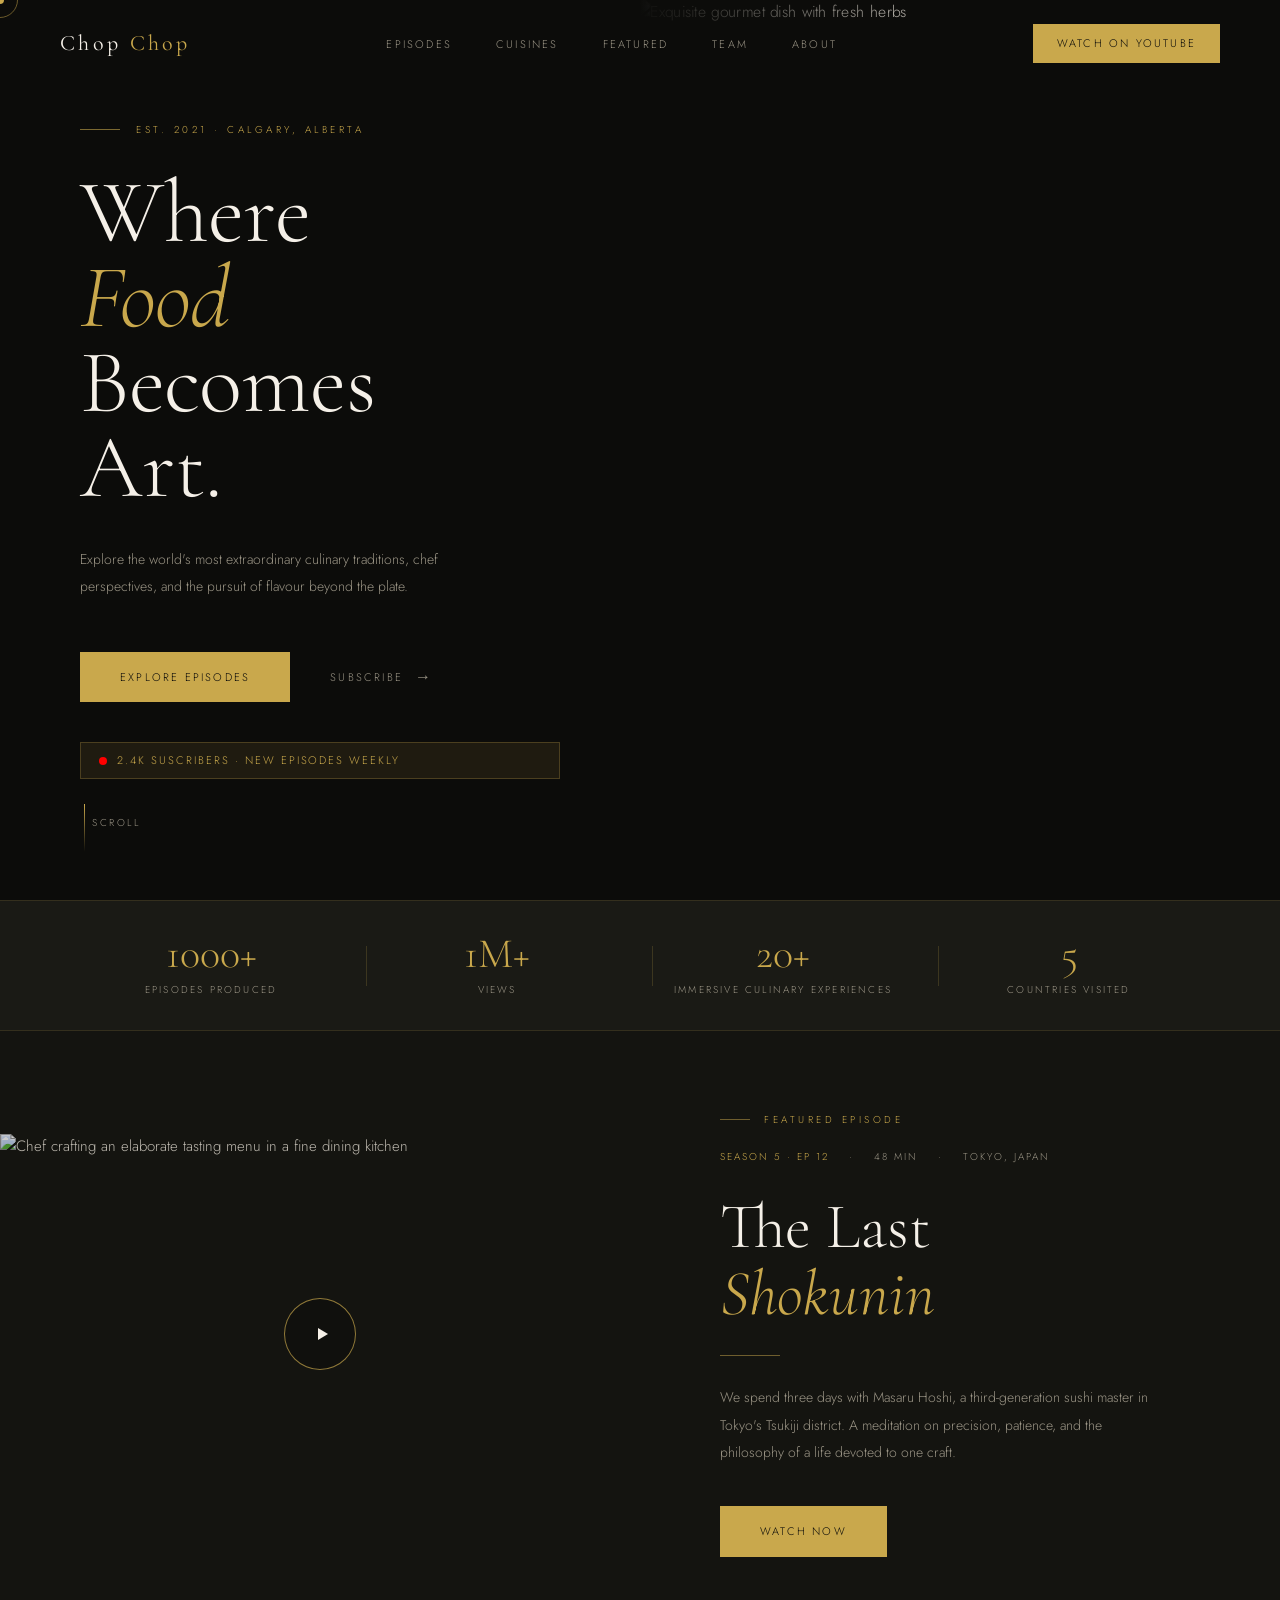
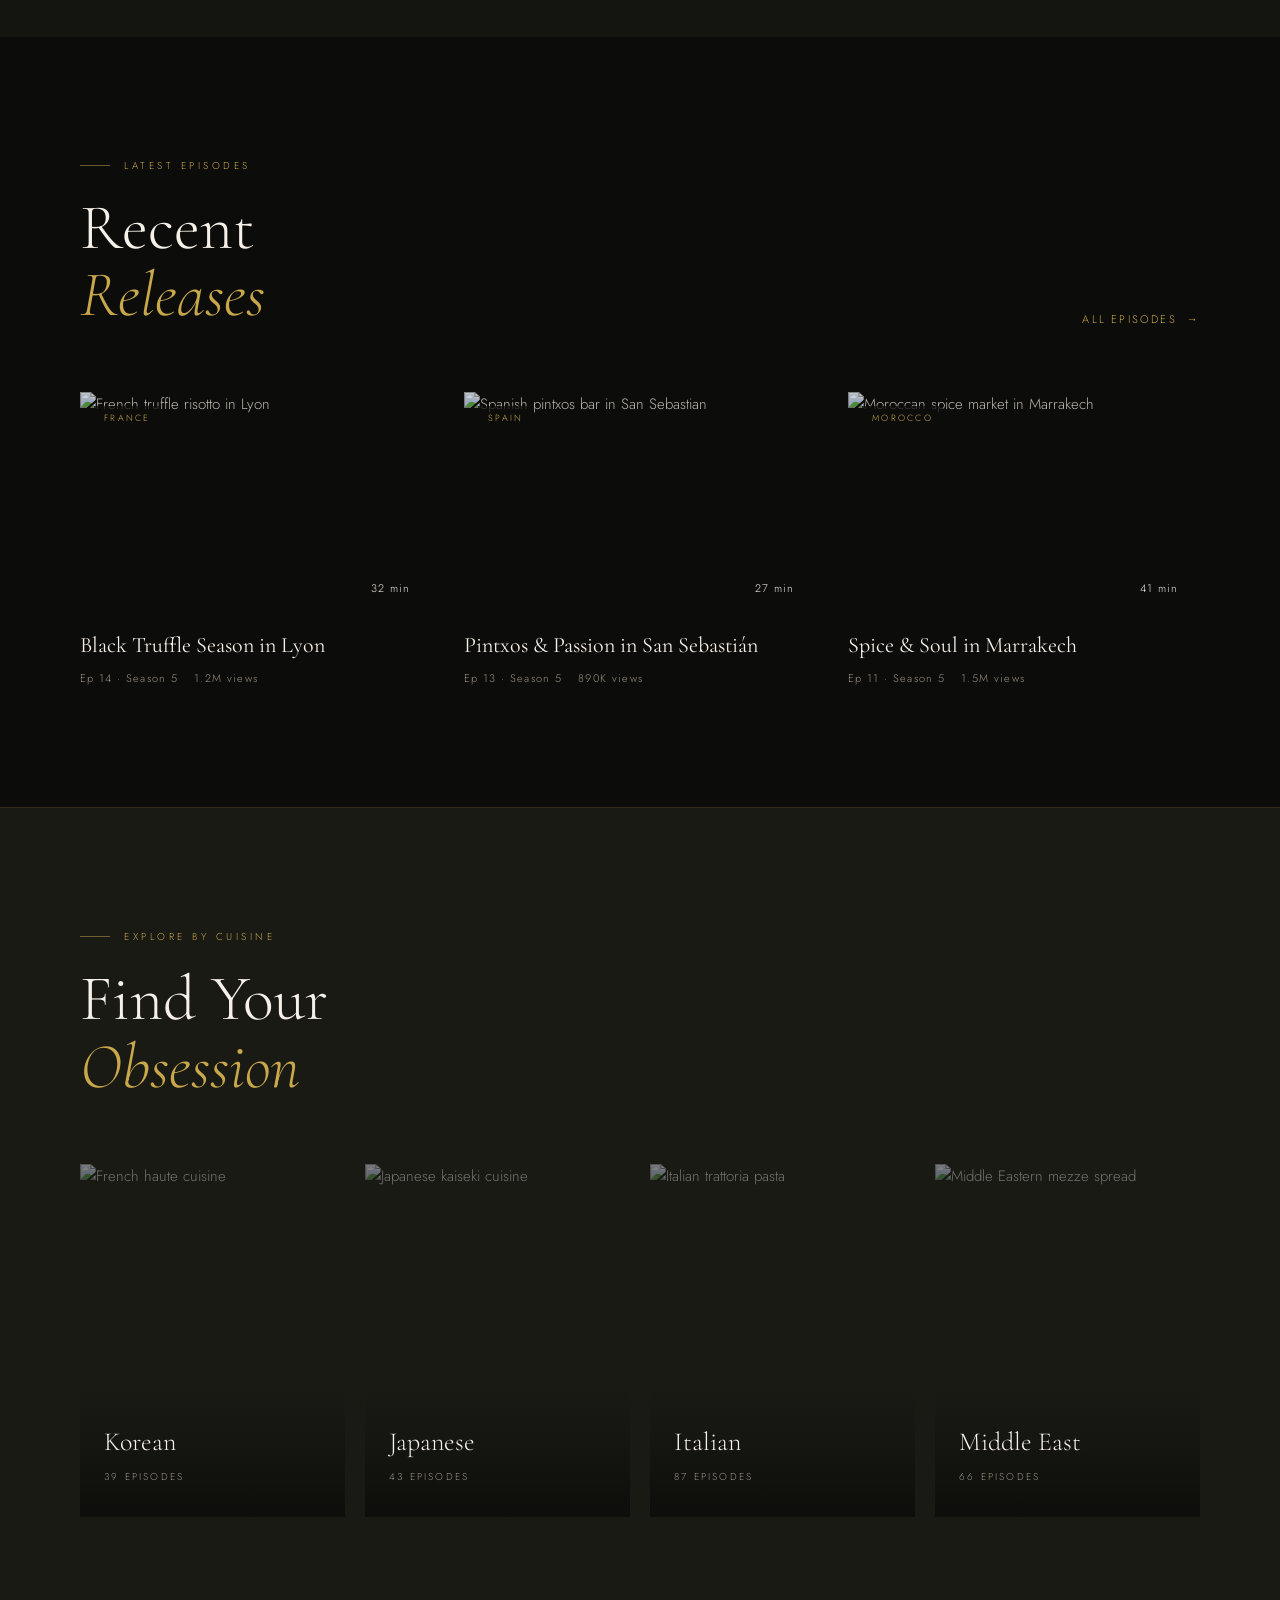
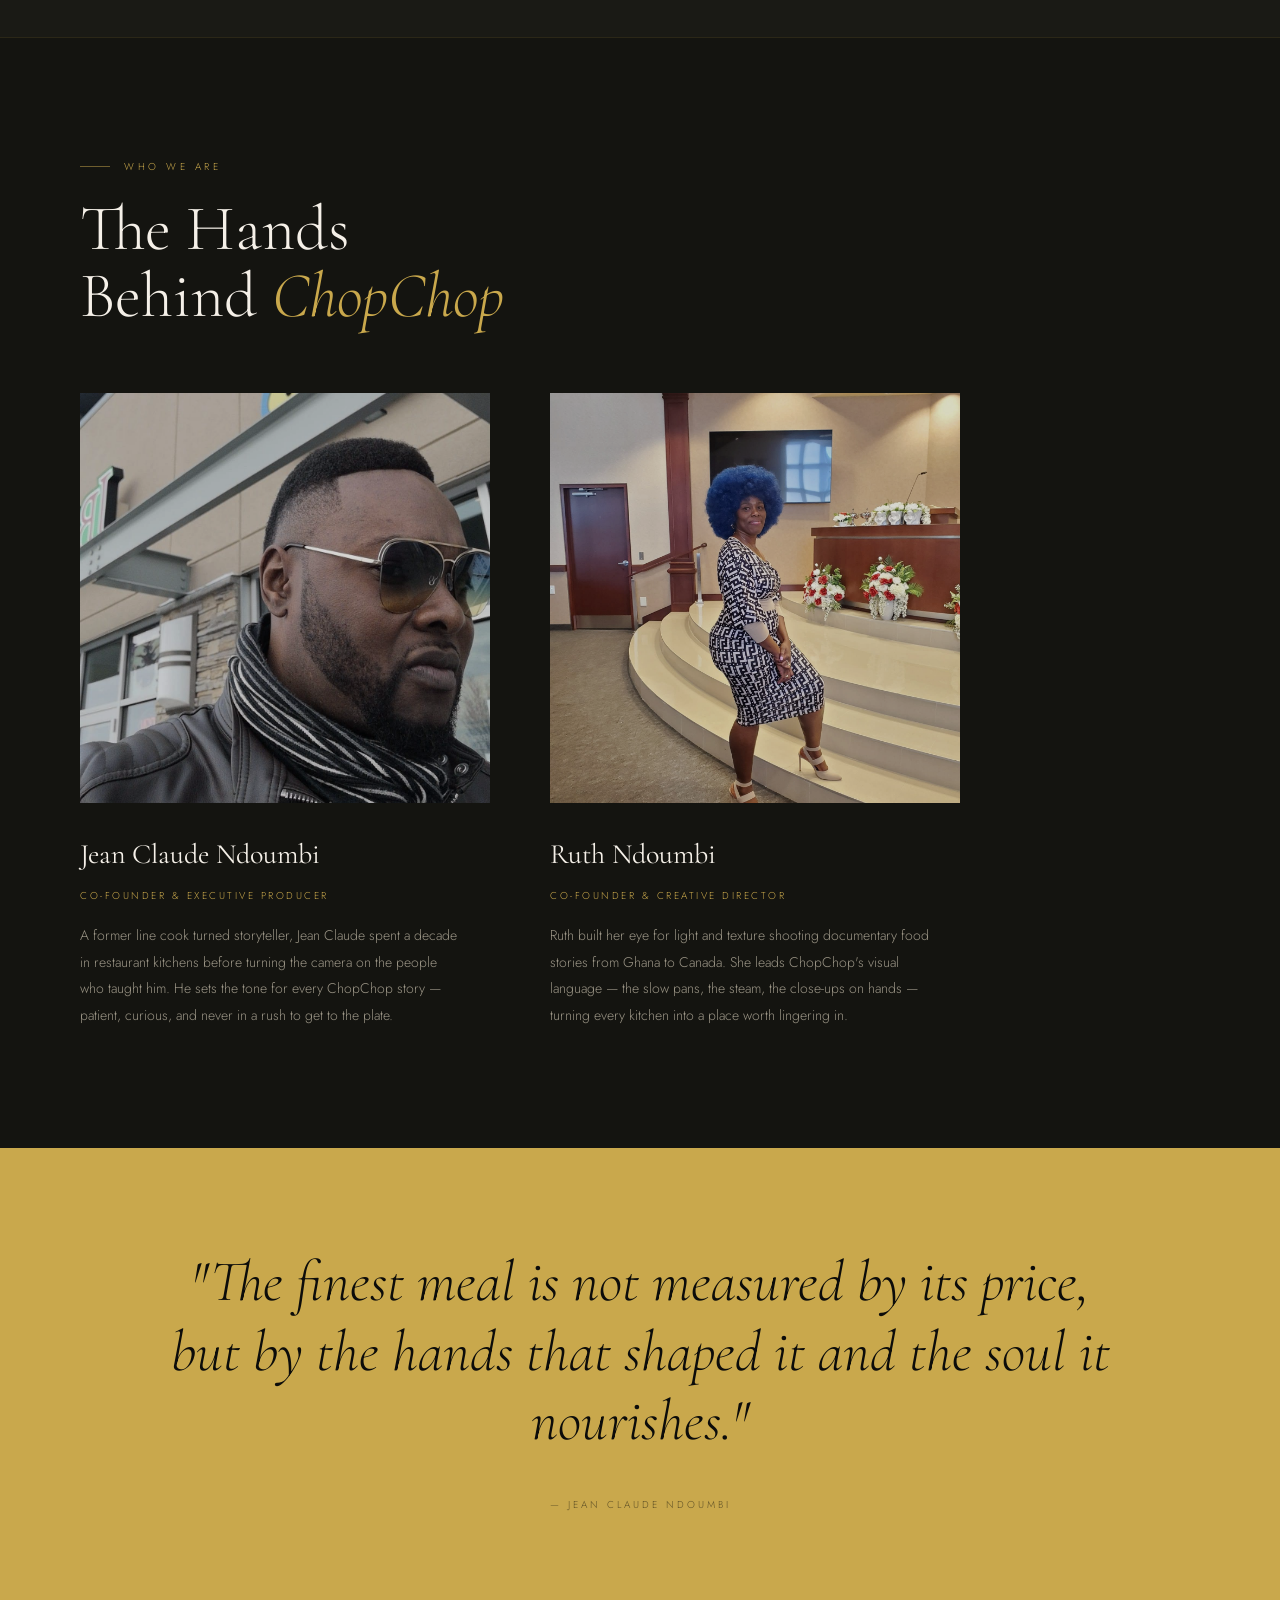
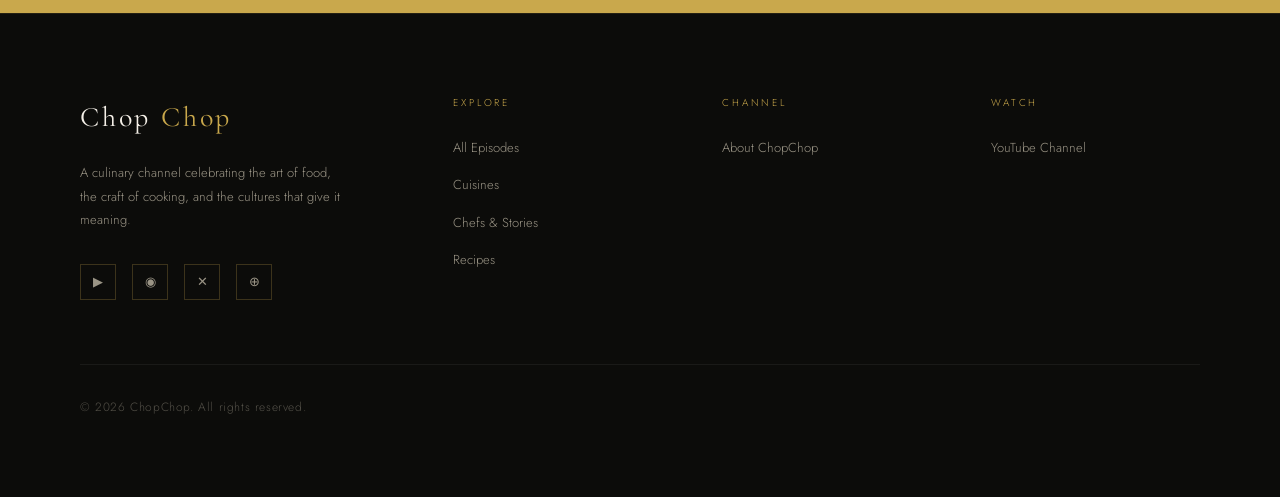
==== index.html @ 7f577ff7 "Code Init" ====
<!DOCTYPE html>
<html lang="en">
<head>
<meta charset="UTF-8">
<meta name="viewport" content="width=device-width, initial-scale=1.0">
<meta name="description" content="ChopChop — A food channel celebrating the art of cooking, fine dining, and culinary storytelling from around the world.">
<meta name="keywords" content="food channel, fine dining, gourmet recipes, culinary arts, cooking videos, food culture">
<meta name="author" content="ChopChop">
<meta property="og:title" content="Chop Chop — Culinary Excellence">
<meta property="og:description" content="Where food becomes art. Explore recipes, chef interviews, and the world's most extraordinary dining experiences.">
<meta property="og:type" content="website">
<meta name="twitter:card" content="summary_large_image">
<title>Chop Chop — Culinary Excellence</title>
<link rel="preconnect" href="https://fonts.googleapis.com">
<link rel="preconnect" href="https://fonts.gstatic.com" crossorigin>
<link href="https://fonts.googleapis.com/css2?family=Cormorant+Garamond:ital,wght@0,300;0,400;0,600;1,300;1,400&family=Jost:wght@200;300;400&display=swap" rel="stylesheet">

<link rel="stylesheet" href="style.css">
</head>
<body>

<!-- Custom cursor -->
<div class="cursor" id="cursor"></div>
<div class="cursor-ring" id="cursor-ring"></div>

<!-- NAV -->
<nav id="navbar">
  <a href="#" class="nav-logo">Chop <span>Chop</span></a>
  <ul class="nav-links">
    <li><a href="#videos">Episodes</a></li>
    <li><a href="#categories">Cuisines</a></li>
    <li><a href="#about">Featured</a></li>
    <li><a href="#founders">Team</a></li>
    <li><a href="#press">About</a></li>
  </ul>
  <a href="https://www.youtube.com/@ChopChopFoodChannel/playlists" class="nav-cta" target="_blank">Watch on YouTube</a>
</nav>

<!-- HERO -->
<header class="hero" id="home">
  <div class="hero-left">
    <p class="hero-eyebrow">Est. 2021 · Calgary, Alberta</p>
    <h1 class="hero-title">Where<br><em>Food</em><br>Becomes<br>Art.</h1>
    <p class="hero-desc">Explore the world's most extraordinary culinary traditions, chef perspectives, and the pursuit of flavour beyond the plate.</p>
    <div class="hero-actions">
      <a href="#videos" class="btn-primary">Explore Episodes</a>
      <a href="https://www.youtube.com/@ChopChopFoodChannel" class="btn-ghost" target="_blank">Subscribe</a>
    </div>
    <div class="yt-badge">
      <span class="yt-dot"></span>
      2.4K Suscribers · New Episodes Weekly
    </div>
  </div>
  <div class="hero-right">
    <div class="hero-img-container">
      <img src="https://images.unsplash.com/photo-1504674900247-0877df9cc836?w=1200&q=85" alt="Exquisite gourmet dish with fresh herbs" loading="eager">
      <div class="hero-img-overlay"></div>
    </div>
  </div>
  <div class="hero-scroll-hint">
    <div style="position:relative; height: 60px; display: flex; flex-direction: column; align-items: center;">
      <div class="scroll-line"></div>
    </div>
    <span>Scroll</span>
  </div>
</header>

<!-- STATS BAR -->
<div class="stats-bar reveal">
  <div class="stat-item">
    <div class="stat-num">1000+</div>
    <div class="stat-label">Episodes Produced</div>
  </div>
  <div class="stat-item">
    <div class="stat-num">1M+</div>
    <div class="stat-label">Views</div>
  </div>
  <div class="stat-item">
    <div class="stat-num">20+</div>
    <div class="stat-label">Immersive Culinary Experiences</div>
  </div>
  <div class="stat-item">
    <div class="stat-num">5</div>
    <div class="stat-label">Countries Visited</div>
  </div>
</div>

<!-- FEATURED VIDEO -->
<section class="featured-section" id="about">
  <div class="featured-video reveal">
    <img src="https://images.unsplash.com/photo-1414235077428-338989a2e8c0?w=900&q=80" alt="Chef crafting an elaborate tasting menu in a fine dining kitchen" loading="lazy">
    <div class="play-btn">
      <svg width="18" height="18" viewBox="0 0 18 18"><polygon points="5,3 15,9 5,15"/></svg>
    </div>
  </div>
  <div class="featured-content reveal">
    <div class="section-eyebrow">Featured Episode</div>
    <div class="video-meta">
      <span>Season 5 · Ep 12</span>
      <span style="color: var(--muted)">·</span>
      <span style="color: var(--muted)">48 min</span>
      <span style="color: var(--muted)">·</span>
      <span style="color: var(--muted)">Tokyo, Japan</span>
    </div>
    <h2 class="section-title">The Last<br><em>Shokunin</em></h2>
    <div class="gold-divider"></div>
    <p style="color: var(--muted); font-size: 14px; line-height: 1.95; max-width: 440px;">
      We spend three days with Masaru Hoshi, a third-generation sushi master in Tokyo's Tsukiji district. A meditation on precision, patience, and the philosophy of a life devoted to one craft.
    </p>
    <a href="#" class="btn-primary" style="display: inline-block; margin-top: 40px;">Watch Now</a>
  </div>
</section>

<!-- VIDEOS GRID -->
<section class="videos-section" id="videos">
  <div class="videos-header reveal">
    <div>
      <div class="section-eyebrow">Latest Episodes</div>
      <h2 class="section-title">Recent<br><em>Releases</em></h2>
    </div>
    <a href="#" class="view-all">All Episodes</a>
  </div>
  <div class="video-grid">
    <div class="video-card reveal">
      <div class="video-card-thumb">
        <img src="https://images.unsplash.com/photo-1476224203421-9ac39bcb3327?w=700&q=75" alt="French truffle risotto in Lyon" loading="lazy">
        <div class="thumb-overlay"></div>
        <div class="card-category">France</div>
        <div class="card-duration">32 min</div>
      </div>
      <div class="video-card-title">Black Truffle Season in Lyon</div>
      <div class="video-card-meta">
        <span>Ep 14 · Season 5</span>
        <span>1.2M views</span>
      </div>
    </div>
    <div class="video-card reveal" style="transition-delay: 0.1s;">
      <div class="video-card-thumb">
        <img src="https://images.unsplash.com/photo-1551218808-94e220e084d2?w=700&q=75" alt="Spanish pintxos bar in San Sebastian" loading="lazy">
        <div class="thumb-overlay"></div>
        <div class="card-category">Spain</div>
        <div class="card-duration">27 min</div>
      </div>
      <div class="video-card-title">Pintxos & Passion in San Sebastián</div>
      <div class="video-card-meta">
        <span>Ep 13 · Season 5</span>
        <span>890K views</span>
      </div>
    </div>
    <div class="video-card reveal" style="transition-delay: 0.2s;">
      <div class="video-card-thumb">
        <img src="https://images.unsplash.com/photo-1547592180-85f173990554?w=700&q=75" alt="Moroccan spice market in Marrakech" loading="lazy">
        <div class="thumb-overlay"></div>
        <div class="card-category">Morocco</div>
        <div class="card-duration">41 min</div>
      </div>
      <div class="video-card-title">Spice & Soul in Marrakech</div>
      <div class="video-card-meta">
        <span>Ep 11 · Season 5</span>
        <span>1.5M views</span>
      </div>
    </div>
  </div>
</section>

<!-- CATEGORIES -->
<section class="categories-section" id="categories">
  <div class="reveal">
    <div class="section-eyebrow">Explore by Cuisine</div>
    <h2 class="section-title">Find Your<br><em>Obsession</em></h2>
  </div>
  <div class="cat-grid">
    <div class="cat-card reveal">
      <img src="https://images.unsplash.com/photo-1414235077428-338989a2e8c0?w=600&q=75" alt="French haute cuisine" loading="lazy">
      <div class="cat-card-content">
        <div class="cat-name">Korean</div>
        <div class="cat-count">39 Episodes</div>
      </div>
      <a  href="https://www.youtube.com/watch?v=NC6n-WiEg8g&list=PLokKsvRZ_-JHbXVjTZx-zssEsF0VPpd7f"  target="_blank" class="cat-arrow">→</a>
    </div>
    <div class="cat-card reveal" style="transition-delay: 0.1s;">
      <img src="https://images.unsplash.com/photo-1569050467447-ce54b3bbc37d?w=600&q=75" alt="Japanese kaiseki cuisine" loading="lazy">
      <div class="cat-card-content">
        <div class="cat-name">Japanese</div>
        <div class="cat-count">43 Episodes</div>
      </div>
      <a href="https://www.youtube.com/watch?v=kD3sLjMPbRg&list=PLokKsvRZ_-JGLxusZzPy51m-R-YJcoK9v"  target="_blank" class="cat-arrow">→</a>
    </div>
    <div class="cat-card reveal" style="transition-delay: 0.2s;">
      <img src="https://images.unsplash.com/photo-1565299585323-38d6b0865b47?w=600&q=75" alt="Italian trattoria pasta" loading="lazy">
      <div class="cat-card-content">
        <div class="cat-name">Italian</div>
        <div class="cat-count">87 Episodes</div>
      </div>
      <a href="https://www.youtube.com/watch?v=5grtqXpdxLg&list=PLokKsvRZ_-JEGBeQu67GX7fDlTZ9Zq3M-"  target="_blank" class="cat-arrow">→</a>
    </div>
    <div class="cat-card reveal" style="transition-delay: 0.3s;">
      <img src="https://images.unsplash.com/photo-1516714435131-44d6b64dc6a2?w=600&q=75" alt="Middle Eastern mezze spread" loading="lazy">
      <div class="cat-card-content">
        <div class="cat-name">Middle East</div>
        <div class="cat-count">66 Episodes</div>
      </div>
      <a href="https://www.youtube.com/watch?v=heb-FBqEwzg&list=PLokKsvRZ_-JG1CZJUfCCOoKtUziwQwLGD"  target="_blank" class="cat-arrow">→</a>
    </div>
  </div>
</section>

<!-- FOUNDERS -->
<section class="founders-section" id="founders">
  <div class="reveal">
    <div class="section-eyebrow">Who We Are</div>
    <h2 class="section-title">The Hands<br>Behind <em>ChopChop</em></h2>
  </div>
  <div class="founders-grid">
    <div class="founder-card reveal">
      <div class="founder-thumb">
        <img src="images/jean_claude.jpg" alt="Portrait of Jean Claude Ndoumbi, co-founder of ChopChop" loading="lazy">
      </div>
      <h3 class="founder-name">Jean Claude Ndoumbi</h3>
      <div class="founder-role">Co-Founder &amp; Executive Producer</div>
      <p class="founder-bio">A former line cook turned storyteller, Jean Claude spent a decade in restaurant kitchens before turning the camera on the people who taught him. He sets the tone for every ChopChop story &mdash; patient, curious, and never in a rush to get to the plate.</p>
    </div>
    <div class="founder-card reveal" style="transition-delay: 0.1s;">
      <div class="founder-thumb">
        <img src="images/ruth.jpg" alt="Portrait of Ruth Ndoumbi, co-founder of ChopChop" loading="lazy">
      </div>
      <h3 class="founder-name">Ruth Ndoumbi</h3>
      <div class="founder-role">Co-Founder &amp; Creative Director</div>
      <p class="founder-bio">Ruth built her eye for light and texture shooting documentary food stories from Ghana to Canada. She leads ChopChop's visual language &mdash; the slow pans, the steam, the close-ups on hands &mdash; turning every kitchen into a place worth lingering in.</p>
    </div>
  </div>
</section>

<!-- MANIFESTO QUOTE -->
<section class="manifesto-section reveal">
  <p class="manifesto-text">"The finest meal is not measured by its price, but by the hands that shaped it and the soul it nourishes."</p>
  <p class="manifesto-attr">— Jean Claude Ndoumbi</p>
</section>

<!-- NEWSLETTER -->
<!--<section class="newsletter-section" id="press">
  <div class="reveal">
    <div class="section-eyebrow">Join the Table</div>
    <h2 class="section-title">Never Miss<br><em>An Episode</em></h2>
    <div class="gold-divider"></div>
    <p style="color: var(&#45;&#45;muted); font-size: 14px; max-width: 380px; line-height: 1.9;">Receive behind-the-scenes dispatches, early access to episodes, and exclusive recipes from the world's most extraordinary kitchens.</p>
  </div>
  <div class="reveal">
    <div class="newsletter-form">
      <input type="email" placeholder="Your email address" aria-label="Email address">
      <button type="submit">Subscribe</button>
    </div>
    <p style="margin-top: 16px; font-size: 11px; color: rgba(154,148,133,0.5); letter-spacing: 0.08em;">No spam. Unsubscribe anytime. One dispatch per week.</p>
  </div>
</section>-->

<!-- FOOTER -->
<footer>
  <div class="footer-grid" id="press" >
    <div class="footer-brand">
      <a href="#" class="logo">Chop <span>Chop</span></a>
      <p>A culinary channel celebrating the art of food, the craft of cooking, and the cultures that give it meaning.</p>
      <div class="social-links">
        <a href="#" class="social-link" aria-label="YouTube">▶</a>
        <a href="#" class="social-link" aria-label="Instagram">◉</a>
        <a href="#" class="social-link" aria-label="Twitter">✕</a>
        <a href="#" class="social-link" aria-label="Pinterest">⊕</a>
      </div>
    </div>
    <div>
      <div class="footer-col-title">Explore</div>
      <ul class="footer-links">
        <li><a href="#">All Episodes</a></li>
        <li><a href="#">Cuisines</a></li>
        <li><a href="#">Chefs & Stories</a></li>
        <!--<li><a href="#">Travel Guides</a></li>-->
        <li><a href="#">Recipes</a></li>
      </ul>
    </div>
    <div>
      <div class="footer-col-title">Channel</div>
      <ul class="footer-links">
        <li><a href="#">About ChopChop</a></li>
        <!--<li><a href="#">Press & Awards</a></li>
        <li><a href="#">Partnerships</a></li>
        <li><a href="#">Work With Us</a></li>-->
      </ul>
    </div>
    <div>
      <div class="footer-col-title">Watch</div>
      <ul class="footer-links">
        <li><a href="#">YouTube Channel</a></li>
      <!--  <li><a href="#">Latest Season</a></li>
        <li><a href="#">Full Archive</a></li>
        <li><a href="#">Members Only</a></li>-->
      </ul>
    </div>
  </div>
  <div class="footer-bottom">
    <p class="footer-copy">© 2026 ChopChop. All rights reserved.</p>
   <!-- <ul class="footer-legal">
      <li><a href="#">Privacy Policy</a></li>
      <li><a href="#">Terms of Use</a></li>
      <li><a href="#">Cookies</a></li>
    </ul>-->
  </div>
</footer>

<script src="script.js"></script>


<!-- Schema.org structured data for SEO -->
<script type="application/ld+json">
{
  "@context": "https://schema.org",
  "@type": "WebSite",
  "name": "Chop Chop",
  "url": "https://chopchopfoodchannel.com/",
  "description": "A YouTube food channel celebrating culinary excellence, fine dining, and food culture worldwide.",
  "publisher": {
    "@type": "Organization",
    "name": "Chop Chop",
    "logo": {
      "@type": "ImageObject",
      "url": "https://latable.com/logo.png"
    }
  },
  "sameAs": [
    "https://www.youtube.com/@ChopChopFoodChannel",
    "https://instagram.com/latable"
  ]
}
</script>

</body>
</html>
---- style.css ----
/* ============================================================
   ChopChop — stylesheet
   Palette, layout, and component styles for the ChopChop
   landing page (nav, hero, video sections, founders,
   manifesto, footer) plus responsive breakpoints.
   ============================================================ */

  *, *::before, *::after { box-sizing: border-box; margin: 0; padding: 0; }

  :root {
    --gold: #C9A84C;
    --gold-light: #E8D5A3;
    --gold-dim: #8a6f2e;
    --black: #0C0C0A;
    --dark: #141410;
    --surface: #1A1A15;
    --surface2: #222219;
    --off-white: #F5F0E8;
    --muted: #9A9485;
    --text: #E8E2D6;
    --serif: 'Cormorant Garamond', Georgia, serif;
    --sans: 'Jost', sans-serif;
  }

  html { scroll-behavior: smooth; }

  body {
    background: var(--black);
    color: var(--text);
    font-family: var(--sans);
    font-weight: 300;
    font-size: 15px;
    line-height: 1.7;
    cursor: none;
    overflow-x: hidden;
  }

  /* Custom cursor */
  .cursor {
    width: 8px; height: 8px;
    background: var(--gold);
    border-radius: 50%;
    position: fixed;
    pointer-events: none;
    z-index: 9999;
    transform: translate(-50%, -50%);
    transition: transform 0.1s;
  }
  .cursor-ring {
    width: 36px; height: 36px;
    border: 1px solid rgba(201,168,76,0.5);
    border-radius: 50%;
    position: fixed;
    pointer-events: none;
    z-index: 9998;
    transform: translate(-50%, -50%);
    transition: all 0.15s ease;
  }
  body:hover .cursor { opacity: 1; }

  /* NAV */
  nav {
    position: fixed; top: 0; left: 0; right: 0;
    z-index: 100;
    padding: 24px 60px;
    display: flex;
    align-items: center;
    justify-content: space-between;
    transition: background 0.4s, padding 0.4s;
  }
  nav.scrolled {
    background: rgba(12,12,10,0.95);
    backdrop-filter: blur(12px);
    padding: 16px 60px;
    border-bottom: 1px solid rgba(201,168,76,0.15);
  }

  .nav-logo {
    font-family: var(--serif);
    font-size: 22px;
    font-weight: 400;
    letter-spacing: 0.15em;
    color: var(--off-white);
    text-decoration: none;
  }
  .nav-logo span { color: var(--gold); }

  .nav-links {
    display: flex;
    gap: 44px;
    list-style: none;
  }
  .nav-links a {
    font-family: var(--sans);
    font-size: 11px;
    font-weight: 300;
    letter-spacing: 0.2em;
    text-transform: uppercase;
    color: var(--muted);
    text-decoration: none;
    transition: color 0.25s;
  }
  .nav-links a:hover { color: var(--gold); }

  .nav-cta {
    font-size: 11px;
    font-weight: 300;
    letter-spacing: 0.2em;
    text-transform: uppercase;
    color: var(--black);
    background: var(--gold);
    padding: 10px 24px;
    text-decoration: none;
    transition: background 0.25s, transform 0.2s;
  }
  .nav-cta:hover { background: var(--gold-light); transform: translateY(-1px); }

  /* HERO */
  .hero {
    height: 100vh;
    display: grid;
    grid-template-columns: 1fr 1fr;
    position: relative;
    overflow: hidden;
  }

  .hero-left {
    display: flex;
    flex-direction: column;
    justify-content: center;
    padding: 0 80px 0 80px;
    position: relative;
    z-index: 2;
  }

  .hero-eyebrow {
    font-size: 10px;
    letter-spacing: 0.35em;
    text-transform: uppercase;
    color: var(--gold);
    margin-bottom: 32px;
    opacity: 0;
    animation: fadeUp 1s ease 0.3s forwards;
    display: flex;
    align-items: center;
    gap: 16px;
  }
  .hero-eyebrow::before {
    content: '';
    display: block;
    width: 40px;
    height: 1px;
    background: var(--gold);
    opacity: 0.6;
  }

  .hero-title {
    font-family: var(--serif);
    font-size: clamp(64px, 7vw, 110px);
    font-weight: 300;
    line-height: 0.95;
    color: var(--off-white);
    opacity: 0;
    animation: fadeUp 1.1s ease 0.5s forwards;
  }
  .hero-title em {
    font-style: italic;
    color: var(--gold);
  }

  .hero-desc {
    margin-top: 36px;
    font-size: 14px;
    color: var(--muted);
    max-width: 380px;
    line-height: 1.9;
    opacity: 0;
    animation: fadeUp 1.1s ease 0.7s forwards;
  }

  .hero-actions {
    margin-top: 52px;
    display: flex;
    align-items: center;
    gap: 40px;
    opacity: 0;
    animation: fadeUp 1.1s ease 0.9s forwards;
  }

  .btn-primary {
    font-size: 11px;
    letter-spacing: 0.2em;
    text-transform: uppercase;
    color: var(--black);
    background: var(--gold);
    padding: 16px 40px;
    text-decoration: none;
    transition: all 0.3s;
    position: relative;
  }
  .btn-primary:hover {
    background: var(--gold-light);
    transform: translateY(-2px);
  }

  .btn-ghost {
    font-size: 11px;
    letter-spacing: 0.2em;
    text-transform: uppercase;
    color: var(--muted);
    text-decoration: none;
    display: flex;
    align-items: center;
    gap: 12px;
    transition: color 0.3s;
  }
  .btn-ghost:hover { color: var(--gold); }
  .btn-ghost::after {
    content: '→';
    font-size: 16px;
    transition: transform 0.3s;
  }
  .btn-ghost:hover::after { transform: translateX(5px); }

  .hero-right {
    position: relative;
    overflow: hidden;
  }
  .hero-img-container {
    position: absolute;
    inset: 0;
    overflow: hidden;
  }
  .hero-img-container img {
    width: 100%;
    height: 100%;
    object-fit: cover;
    filter: brightness(0.75) saturate(0.85);
    transform: scale(1.05);
    animation: heroZoom 12s ease-in-out infinite alternate;
  }
  .hero-img-overlay {
    position: absolute;
    inset: 0;
    background: linear-gradient(to right, var(--black) 0%, transparent 40%);
  }

  .hero-scroll-hint {
    position: absolute;
    bottom: 48px;
    left: 80px;
    display: flex;
    align-items: center;
    gap: 12px;
    font-size: 10px;
    letter-spacing: 0.25em;
    text-transform: uppercase;
    color: var(--muted);
    opacity: 0;
    animation: fadeUp 1s ease 1.3s forwards;
  }
  .scroll-line {
    width: 1px;
    height: 48px;
    background: linear-gradient(to bottom, var(--gold), transparent);
    position: absolute;
    bottom: 0;
    left: 4px;
    animation: lineGrow 1.5s ease 1.5s forwards;
    transform-origin: top;
    transform: scaleY(0);
  }

  /* STATS BAR */
  .stats-bar {
    background: var(--surface);
    border-top: 1px solid rgba(201,168,76,0.15);
    border-bottom: 1px solid rgba(201,168,76,0.15);
    padding: 32px 80px;
    display: grid;
    grid-template-columns: repeat(4, 1fr);
    gap: 24px;
  }
  .stat-item {
    text-align: center;
    position: relative;
  }
  .stat-item + .stat-item::before {
    content: '';
    position: absolute;
    left: 0;
    top: 50%;
    transform: translateY(-50%);
    height: 40px;
    width: 1px;
    background: rgba(201,168,76,0.2);
  }
  .stat-num {
    font-family: var(--serif);
    font-size: 42px;
    font-weight: 300;
    color: var(--gold);
    line-height: 1;
  }
  .stat-label {
    font-size: 10px;
    letter-spacing: 0.22em;
    text-transform: uppercase;
    color: var(--muted);
    margin-top: 6px;
  }

  /* SECTION COMMON */
  section { padding: 120px 80px; }
  .section-eyebrow {
    font-size: 10px;
    letter-spacing: 0.35em;
    text-transform: uppercase;
    color: var(--gold);
    margin-bottom: 20px;
    display: flex;
    align-items: center;
    gap: 14px;
  }
  .section-eyebrow::before {
    content: '';
    display: block;
    width: 30px;
    height: 1px;
    background: var(--gold);
    opacity: 0.5;
  }
  .section-title {
    font-family: var(--serif);
    font-size: clamp(40px, 5vw, 72px);
    font-weight: 300;
    line-height: 1.05;
    color: var(--off-white);
  }
  .section-title em { font-style: italic; color: var(--gold); }

  /* FEATURED VIDEO */
  .featured-section {
    background: var(--dark);
    display: grid;
    grid-template-columns: 1fr 1fr;
    align-items: center;
    gap: 0;
    padding: 0;
    overflow: hidden;
  }
  .featured-video {
    position: relative;
    aspect-ratio: 16/10;
    overflow: hidden;
    cursor: pointer;
  }
  .featured-video img {
    width: 100%;
    height: 100%;
    object-fit: cover;
    filter: brightness(0.8);
    transition: filter 0.5s, transform 0.8s;
  }
  .featured-video:hover img {
    filter: brightness(0.6);
    transform: scale(1.04);
  }
  .play-btn {
    position: absolute;
    top: 50%; left: 50%;
    transform: translate(-50%, -50%);
    width: 72px; height: 72px;
    border: 1px solid rgba(201,168,76,0.7);
    border-radius: 50%;
    display: flex;
    align-items: center;
    justify-content: center;
    transition: all 0.3s;
    background: rgba(12,12,10,0.4);
  }
  .featured-video:hover .play-btn {
    background: var(--gold);
    border-color: var(--gold);
    transform: translate(-50%, -50%) scale(1.1);
  }
  .play-btn svg { fill: var(--off-white); margin-left: 4px; }
  .featured-video:hover .play-btn svg { fill: var(--black); }

  .featured-content {
    padding: 80px;
  }
  .video-meta {
    display: flex;
    gap: 20px;
    margin-bottom: 28px;
    font-size: 10px;
    letter-spacing: 0.2em;
    text-transform: uppercase;
    color: var(--muted);
  }
  .video-meta span { color: var(--gold); }

  /* VIDEO GRID */
  .videos-section { background: var(--black); }
  .videos-header {
    display: flex;
    justify-content: space-between;
    align-items: flex-end;
    margin-bottom: 64px;
  }
  .view-all {
    font-size: 11px;
    letter-spacing: 0.2em;
    text-transform: uppercase;
    color: var(--gold);
    text-decoration: none;
    display: flex;
    align-items: center;
    gap: 10px;
    transition: gap 0.3s;
  }
  .view-all:hover { gap: 16px; }
  .view-all::after { content: '→'; }

  .video-grid {
    display: grid;
    grid-template-columns: repeat(3, 1fr);
    gap: 32px;
  }
  .video-card {
    cursor: pointer;
    position: relative;
  }
  .video-card-thumb {
    position: relative;
    aspect-ratio: 16/10;
    overflow: hidden;
    margin-bottom: 20px;
  }
  .video-card-thumb img {
    width: 100%;
    height: 100%;
    object-fit: cover;
    filter: brightness(0.8) saturate(0.9);
    transition: all 0.6s ease;
  }
  .video-card:hover .video-card-thumb img {
    filter: brightness(0.65) saturate(1);
    transform: scale(1.05);
  }
  .thumb-overlay {
    position: absolute;
    inset: 0;
    background: linear-gradient(to top, rgba(12,12,10,0.7) 0%, transparent 50%);
  }
  .card-duration {
    position: absolute;
    bottom: 12px; right: 14px;
    font-size: 11px;
    letter-spacing: 0.1em;
    color: var(--off-white);
    background: rgba(12,12,10,0.7);
    padding: 3px 8px;
  }
  .card-category {
    position: absolute;
    top: 14px; left: 14px;
    font-size: 9px;
    letter-spacing: 0.25em;
    text-transform: uppercase;
    color: var(--gold);
    background: rgba(12,12,10,0.75);
    padding: 4px 10px;
  }
  .video-card-title {
    font-family: var(--serif);
    font-size: 22px;
    font-weight: 400;
    color: var(--off-white);
    line-height: 1.2;
    margin-bottom: 10px;
    transition: color 0.25s;
  }
  .video-card:hover .video-card-title { color: var(--gold); }
  .video-card-meta {
    font-size: 11px;
    letter-spacing: 0.12em;
    color: var(--muted);
    display: flex;
    gap: 16px;
  }

  /* CATEGORIES */
  .categories-section {
    background: var(--surface);
    border-top: 1px solid rgba(201,168,76,0.12);
  }
  .cat-grid {
    display: grid;
    grid-template-columns: repeat(4, 1fr);
    gap: 20px;
    margin-top: 64px;
  }
  .cat-card {
    position: relative;
    aspect-ratio: 3/4;
    overflow: hidden;
    cursor: pointer;
  }
  .cat-card img {
    width: 100%;
    height: 100%;
    object-fit: cover;
    filter: brightness(0.5) saturate(0.7);
    transition: all 0.7s ease;
  }
  .cat-card:hover img {
    filter: brightness(0.35) saturate(0.8);
    transform: scale(1.06);
  }
  .cat-card-content {
    position: absolute;
    bottom: 0; left: 0; right: 0;
    padding: 32px 24px;
    background: linear-gradient(to top, rgba(12,12,10,0.9) 0%, transparent 100%);
  }
  .cat-name {
    font-family: var(--serif);
    font-size: 26px;
    font-weight: 300;
    color: var(--off-white);
    transition: color 0.3s;
  }
  .cat-card:hover .cat-name { color: var(--gold); }
  .cat-count {
    font-size: 10px;
    letter-spacing: 0.22em;
    text-transform: uppercase;
    color: var(--muted);
    margin-top: 4px;
  }
  .cat-arrow {
    position: absolute;
    top: 24px; right: 24px;
    width: 40px; height: 40px;
    border: 1px solid rgba(201,168,76,0.5);
    display: flex;
    align-items: center;
    justify-content: center;
    color: var(--gold);
    font-size: 16px;
    opacity: 0;
    transform: translateY(8px);
    transition: all 0.35s;
  }
  .cat-card:hover .cat-arrow { opacity: 1; transform: translateY(0); }

  /* QUOTE / MANIFESTO */
  .manifesto-section {
    background: var(--gold);
    padding: 100px 160px;
    text-align: center;
  }
  .manifesto-text {
    font-family: var(--serif);
    font-size: clamp(32px, 4.5vw, 64px);
    font-weight: 300;
    font-style: italic;
    color: var(--black);
    line-height: 1.2;
  }
  .manifesto-attr {
    margin-top: 40px;
    font-size: 10px;
    letter-spacing: 0.3em;
    text-transform: uppercase;
    color: rgba(12,12,10,0.55);
  }

  /* NEWSLETTER */
  .newsletter-section {
    background: var(--dark);
    display: grid;
    grid-template-columns: 1fr 1fr;
    align-items: center;
    gap: 80px;
  }
  .newsletter-form {
    display: flex;
    gap: 0;
  }
  .newsletter-form input {
    flex: 1;
    background: transparent;
    border: 1px solid rgba(201,168,76,0.3);
    border-right: none;
    padding: 16px 24px;
    color: var(--text);
    font-family: var(--sans);
    font-weight: 300;
    font-size: 13px;
    letter-spacing: 0.05em;
    outline: none;
    transition: border-color 0.3s;
  }
  .newsletter-form input::placeholder { color: var(--muted); }
  .newsletter-form input:focus { border-color: rgba(201,168,76,0.7); }
  .newsletter-form button {
    background: var(--gold);
    border: 1px solid var(--gold);
    color: var(--black);
    font-family: var(--sans);
    font-size: 11px;
    font-weight: 400;
    letter-spacing: 0.22em;
    text-transform: uppercase;
    padding: 16px 36px;
    cursor: pointer;
    transition: background 0.25s;
  }
  .newsletter-form button:hover { background: var(--gold-light); }

  /* FOOTER */
  footer {
    background: var(--black);
    border-top: 1px solid rgba(201,168,76,0.12);
    padding: 80px;
  }
  .footer-grid {
    display: grid;
    grid-template-columns: 1.5fr 1fr 1fr 1fr;
    gap: 60px;
    margin-bottom: 64px;
  }
  .footer-brand .logo {
    font-family: var(--serif);
    font-size: 28px;
    font-weight: 400;
    color: var(--off-white);
    letter-spacing: 0.1em;
    display: block;
    margin-bottom: 20px;
    text-decoration: none;
  }
  .footer-brand .logo span { color: var(--gold); }
  .footer-brand p {
    font-size: 13px;
    color: var(--muted);
    line-height: 1.8;
    max-width: 260px;
  }
  .footer-col-title {
    font-size: 10px;
    letter-spacing: 0.28em;
    text-transform: uppercase;
    color: var(--gold);
    margin-bottom: 24px;
  }
  .footer-links { list-style: none; }
  .footer-links li + li { margin-top: 12px; }
  .footer-links a {
    font-size: 13px;
    color: var(--muted);
    text-decoration: none;
    transition: color 0.25s;
  }
  .footer-links a:hover { color: var(--off-white); }
  .social-links {
    display: flex;
    gap: 16px;
    margin-top: 32px;
  }
  .social-link {
    width: 36px; height: 36px;
    border: 1px solid rgba(201,168,76,0.25);
    display: flex;
    align-items: center;
    justify-content: center;
    color: var(--muted);
    font-size: 13px;
    text-decoration: none;
    transition: all 0.25s;
  }
  .social-link:hover {
    border-color: var(--gold);
    color: var(--gold);
  }
  .footer-bottom {
    border-top: 1px solid rgba(255,255,255,0.06);
    padding-top: 32px;
    display: flex;
    justify-content: space-between;
    align-items: center;
  }
  .footer-copy {
    font-size: 12px;
    color: rgba(154, 148, 133, 0.5);
    letter-spacing: 0.05em;
  }
  .footer-legal {
    display: flex;
    gap: 28px;
    list-style: none;
  }
  .footer-legal a {
    font-size: 11px;
    color: rgba(154, 148, 133, 0.5);
    text-decoration: none;
    letter-spacing: 0.12em;
    transition: color 0.2s;
  }
  .footer-legal a:hover { color: var(--muted); }

  /* Decorative line */
  .gold-divider {
    width: 60px;
    height: 1px;
    background: var(--gold);
    opacity: 0.5;
    margin: 28px 0;
  }

  /* Scroll reveal */
  .reveal {
    opacity: 0;
    transform: translateY(30px);
    transition: opacity 0.9s ease, transform 0.9s ease;
  }
  .reveal.visible {
    opacity: 1;
    transform: none;
  }

  /* Animations */
  @keyframes fadeUp {
    to { opacity: 1; transform: translateY(0); }
    from { transform: translateY(24px); }
  }
  @keyframes heroZoom {
    from { transform: scale(1.05); }
    to { transform: scale(1.12); }
  }
  @keyframes lineGrow {
    to { transform: scaleY(1); }
  }

  /* YouTube badge */
  .yt-badge {
    display: inline-flex;
    align-items: center;
    gap: 10px;
    background: rgba(201,168,76,0.1);
    border: 1px solid rgba(201,168,76,0.25);
    padding: 8px 18px;
    font-size: 11px;
    letter-spacing: 0.18em;
    text-transform: uppercase;
    color: var(--gold);
    margin-top: 40px;
  }
  .yt-dot {
    width: 8px; height: 8px;
    background: #FF0000;
    border-radius: 50%;
    animation: pulse 2s ease-in-out infinite;
  }
  @keyframes pulse {
    0%, 100% { opacity: 1; }
    50% { opacity: 0.4; }
  }

  /* Scroll bar */
  ::-webkit-scrollbar { width: 4px; }
  ::-webkit-scrollbar-track { background: var(--black); }
  ::-webkit-scrollbar-thumb { background: var(--gold-dim); }

  /* RESPONSIVE DESIGN */
  @media (max-width: 1024px) {
    nav {
      padding: 20px 32px;
    }

    nav.scrolled {
      padding: 14px 32px;
    }

    .hero {
      grid-template-columns: 1fr;
      height: auto;
      min-height: 100vh;
    }

    .hero-left {
      padding: 140px 40px 80px;
    }

    .hero-right {
      min-height: 420px;
    }

    section {
      padding: 90px 40px;
    }

    .featured-section,
    .newsletter-section {
      grid-template-columns: 1fr;
    }

    .featured-content {
      padding: 60px 40px;
    }

    .video-grid {
      grid-template-columns: repeat(2, 1fr);
    }

    .cat-grid {
      grid-template-columns: repeat(2, 1fr);
    }

    .footer-grid {
      grid-template-columns: repeat(2, 1fr);
    }
  }

  @media (max-width: 768px) {
    body {
      cursor: auto;
    }

    .cursor,
    .cursor-ring {
      display: none;
    }

    nav {
      padding: 18px 22px;
    }

    .nav-links {
      display: none;
    }

    .nav-cta {
      padding: 9px 14px;
      font-size: 9px;
    }

    .hero-left {
      padding: 120px 24px 70px;
    }

    .hero-title {
      font-size: clamp(52px, 16vw, 76px);
    }

    .hero-actions {
      flex-direction: column;
      align-items: flex-start;
      gap: 18px;
    }

    .stats-bar {
      grid-template-columns: repeat(2, 1fr);
      padding: 32px 24px;
    }

    .stat-item + .stat-item::before {
      display: none;
    }

    section {
      padding: 70px 24px;
    }

    .videos-header {
      flex-direction: column;
      align-items: flex-start;
      gap: 24px;
    }

    .video-grid,
    .cat-grid {
      grid-template-columns: 1fr;
    }

    .manifesto-section {
      padding: 70px 24px;
    }

    .newsletter-form {
      flex-direction: column;
    }

    .newsletter-form input {
      border-right: 1px solid rgba(201,168,76,0.3);
      margin-bottom: 12px;
    }

    .footer-grid {
      grid-template-columns: 1fr;
    }

    .footer-bottom {
      flex-direction: column;
      align-items: flex-start;
      gap: 18px;
    }

    .footer-legal {
      flex-wrap: wrap;
    }
  }

  .cat-arrow {
    display: inline-flex;
    text-decoration: none;
    color: inherit;
  }

  /* FOUNDERS */
  .founders-section {
    background: var(--dark);
    border-top: 1px solid rgba(201,168,76,0.12);
  }
  .founders-grid {
    display: grid;
    grid-template-columns: repeat(2, 1fr);
    gap: 60px;
    margin-top: 64px;
    max-width: 880px;
  }
  .founder-card { position: relative; }
  .founder-thumb {
    aspect-ratio: 1/1;
    overflow: hidden;
    margin-bottom: 28px;
    position: relative;
  }
  .founder-thumb img {
    width: 100%;
    height: 100%;
    object-fit: cover;
    filter: brightness(0.85) saturate(0.9) grayscale(0.15);
    transition: all 0.7s ease;
  }
  .founder-card:hover .founder-thumb img {
    filter: brightness(1) saturate(1) grayscale(0);
    transform: scale(1.04);
  }
  .founder-name {
    font-family: var(--serif);
    font-size: 28px;
    font-weight: 400;
    color: var(--off-white);
    transition: color 0.3s;
  }
  .founder-card:hover .founder-name { color: var(--gold); }
  .founder-role {
    font-size: 10px;
    letter-spacing: 0.25em;
    text-transform: uppercase;
    color: var(--gold);
    margin: 8px 0 18px;
  }
  .founder-bio {
    font-size: 14px;
    color: var(--muted);
    line-height: 1.9;
    max-width: 380px;
  }

  @media (max-width: 1024px) {
    .founders-grid {
      grid-template-columns: 1fr;
      gap: 48px;
      max-width: 420px;
    }
  }
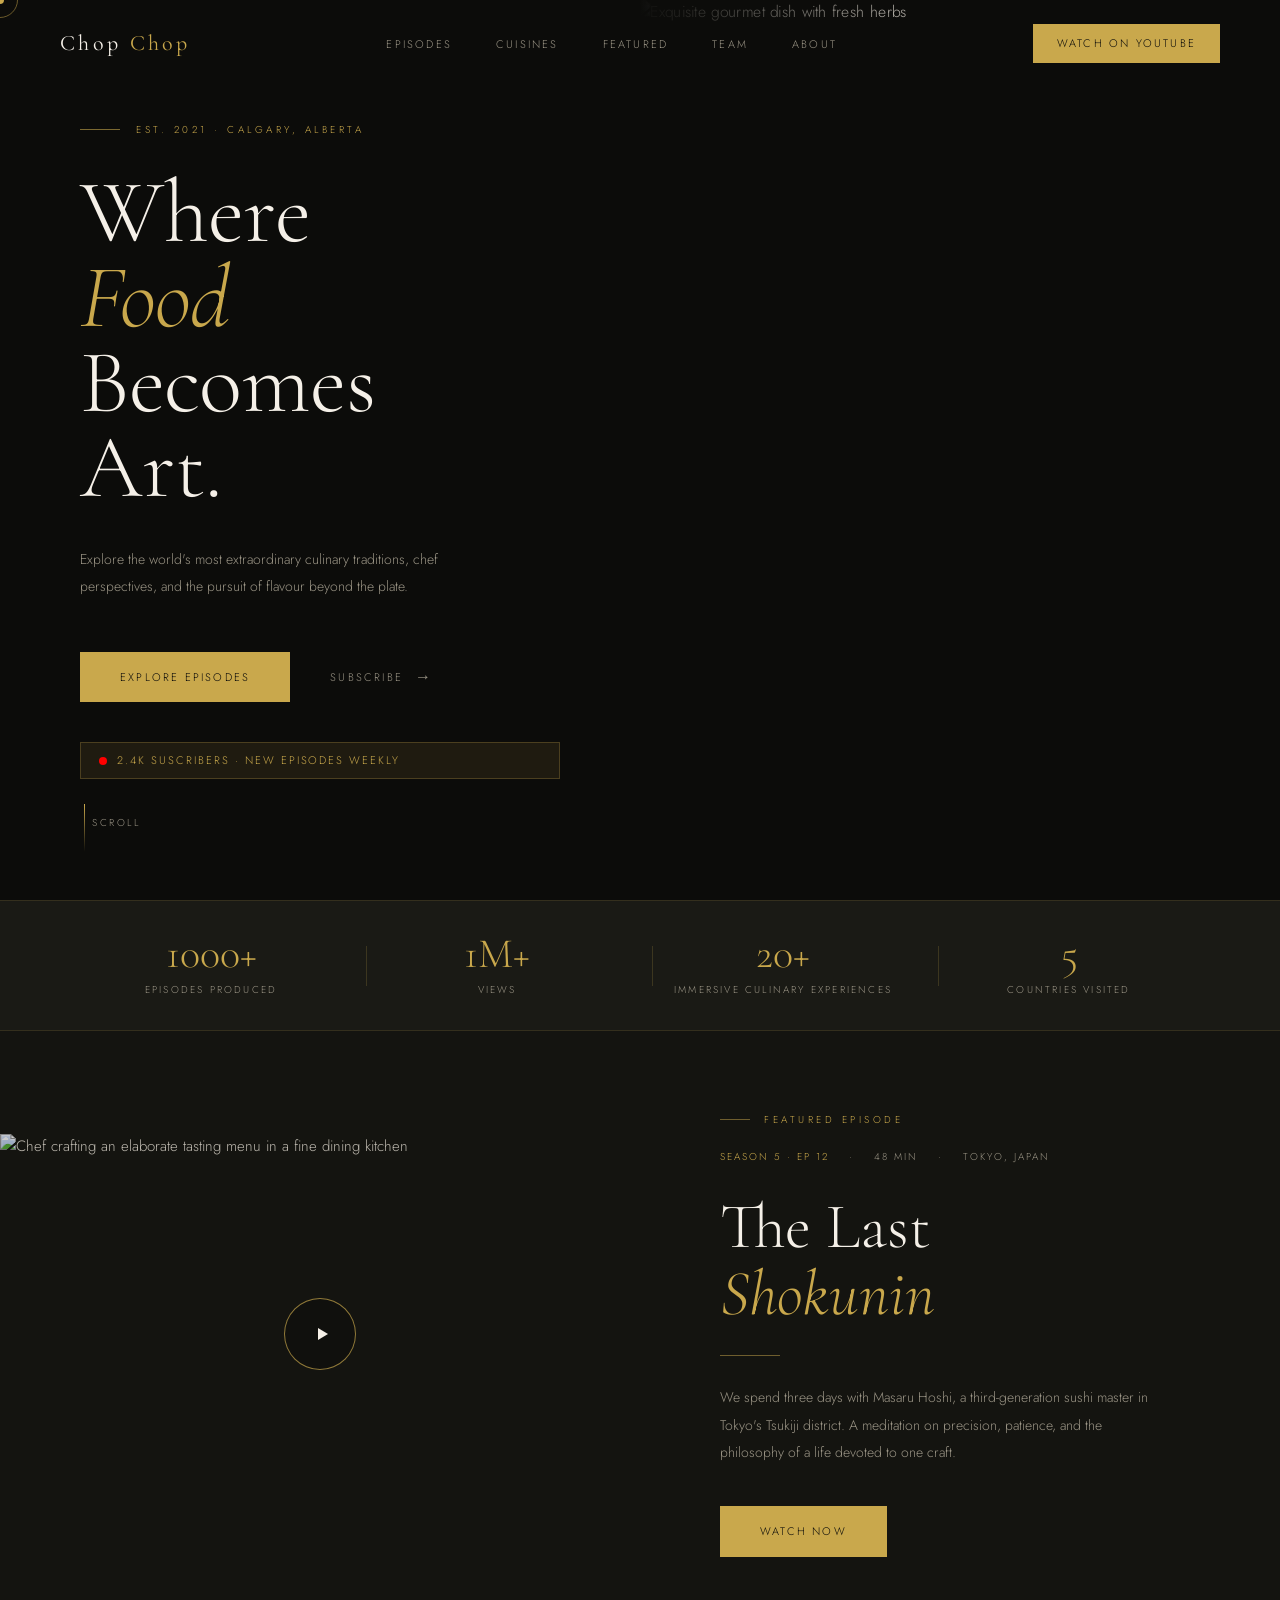
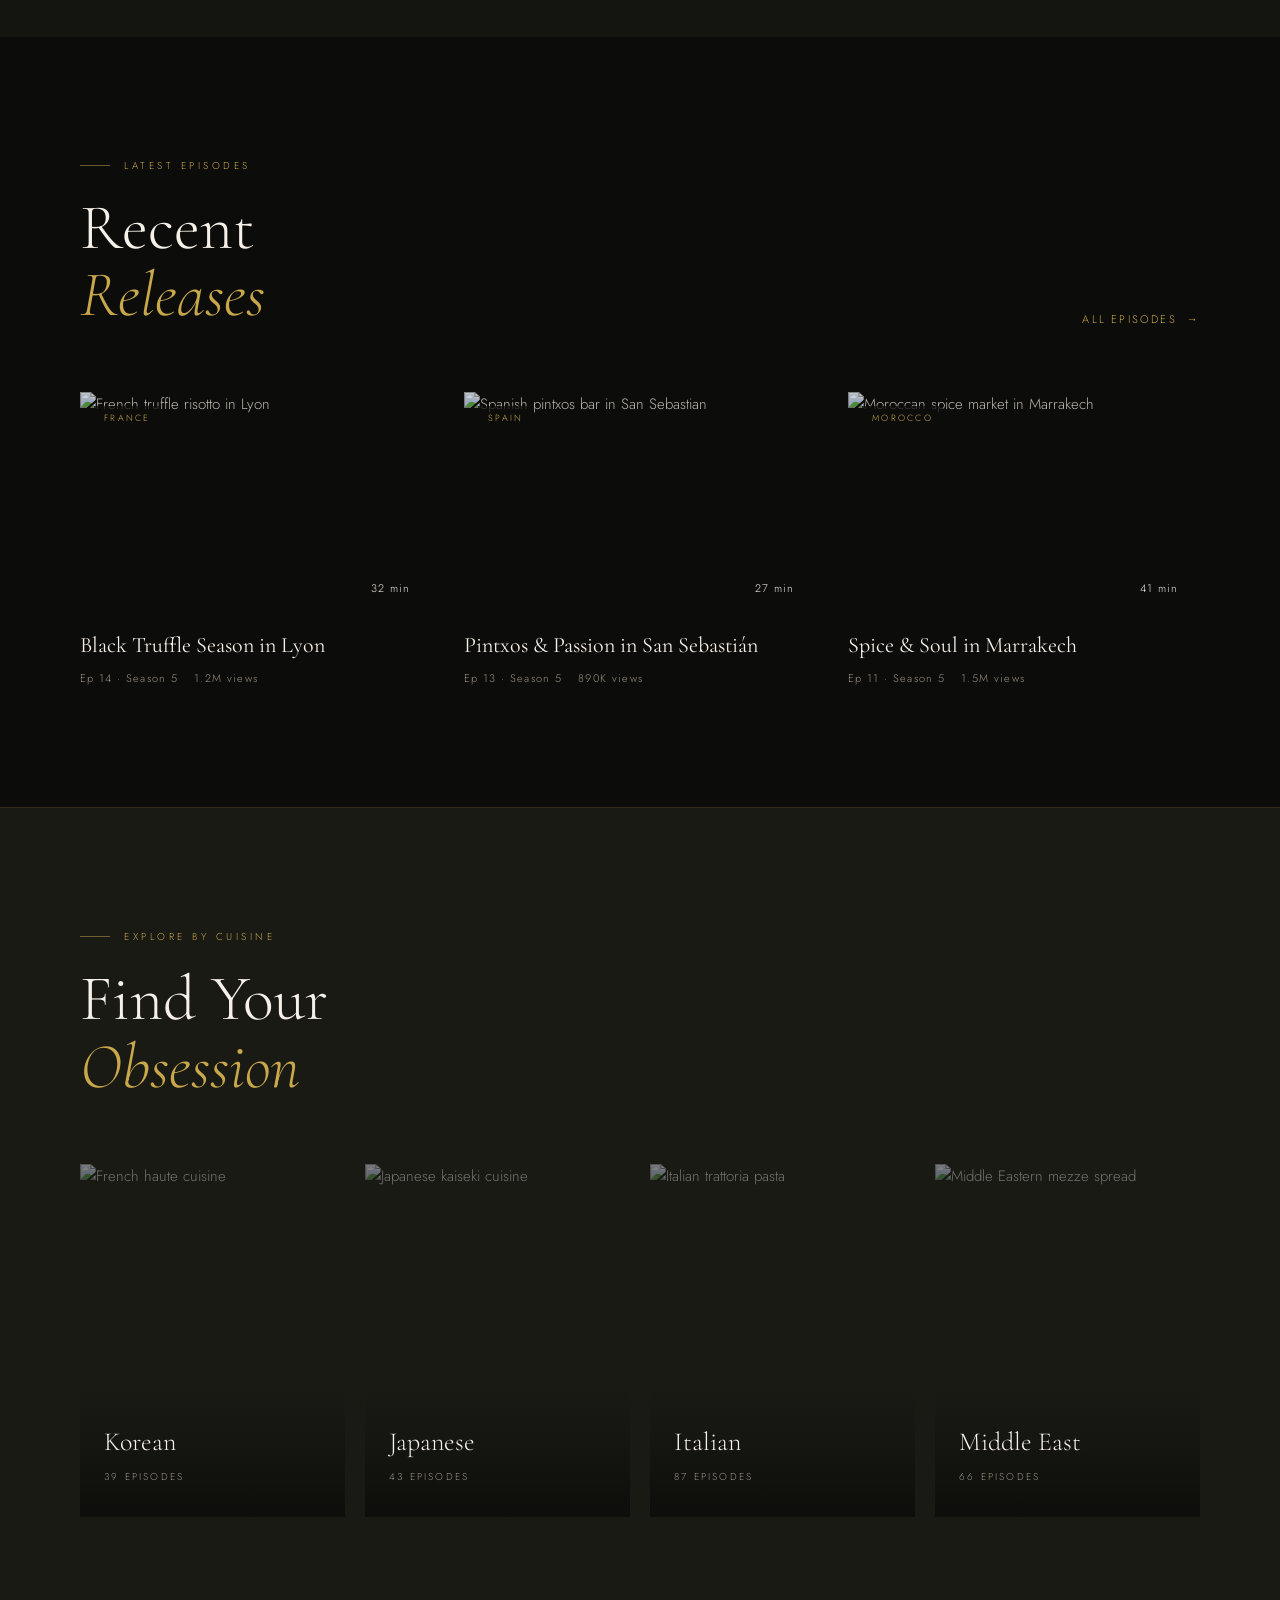
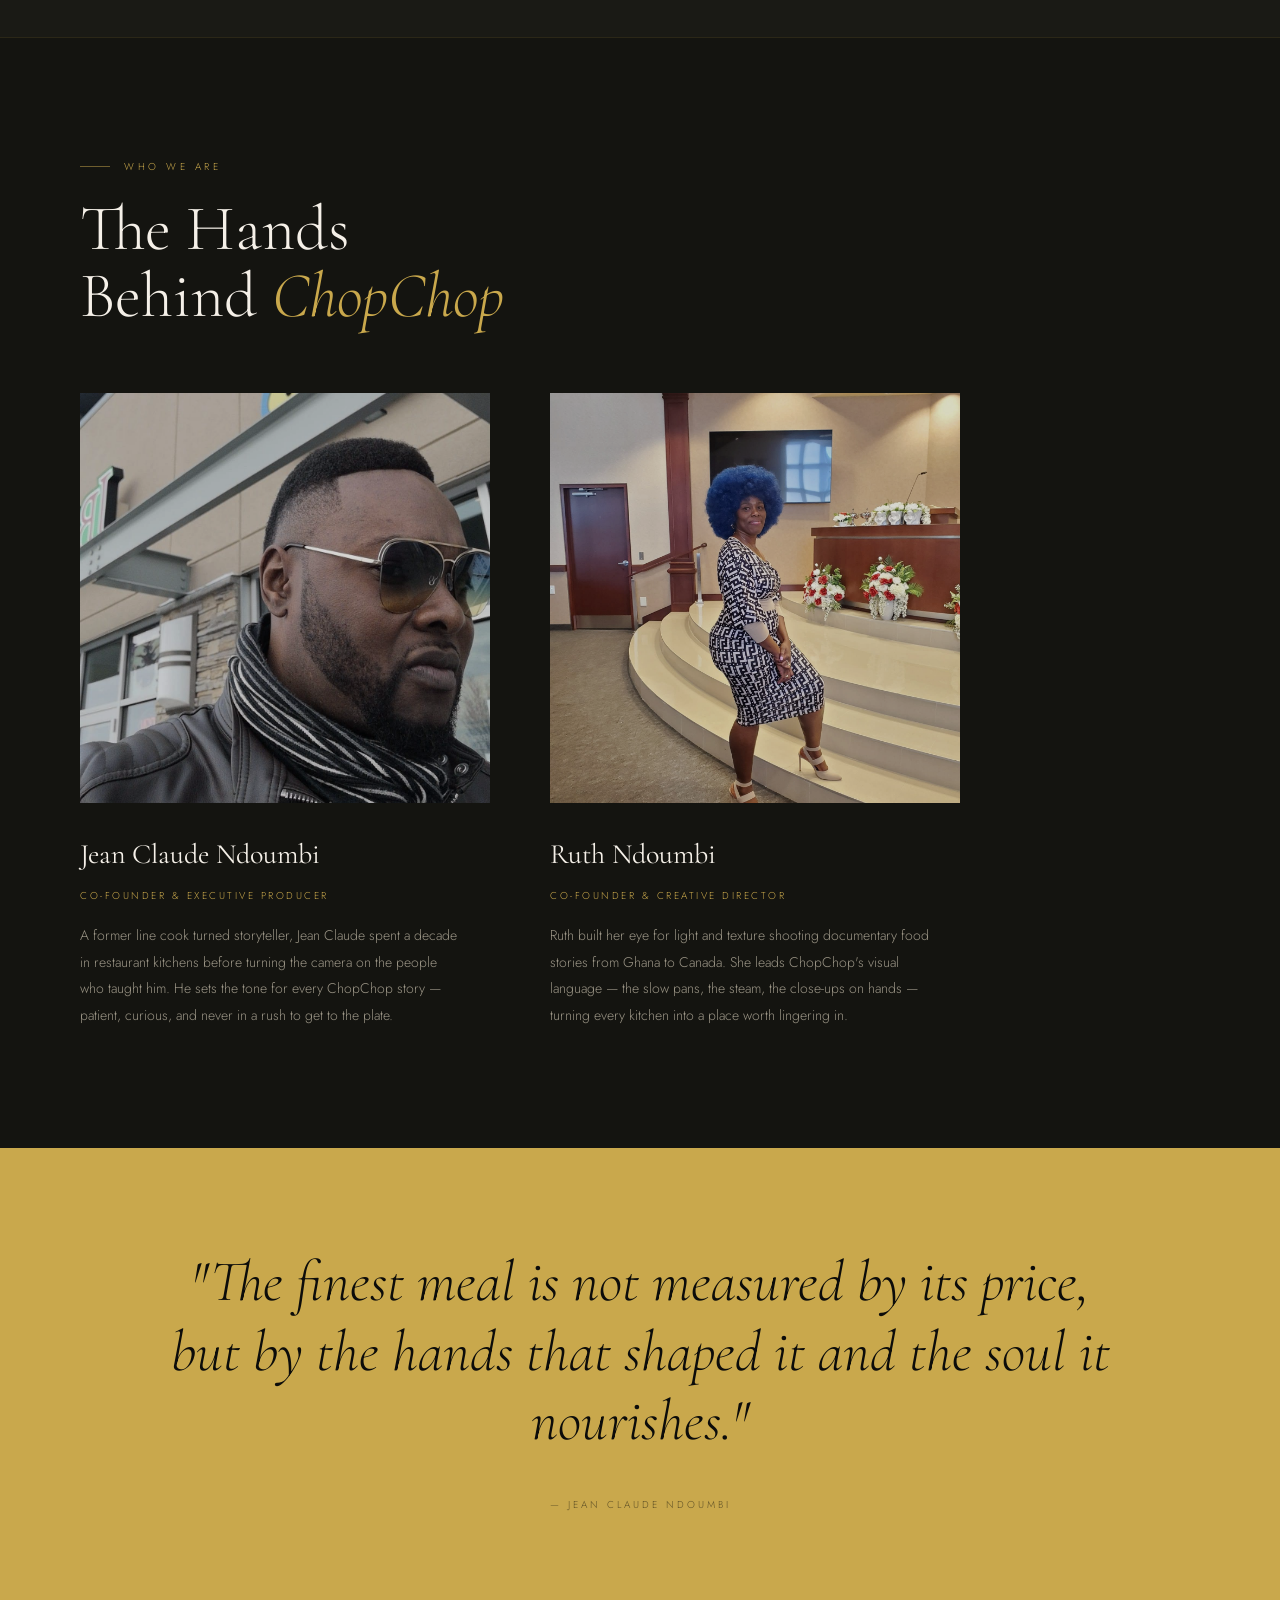
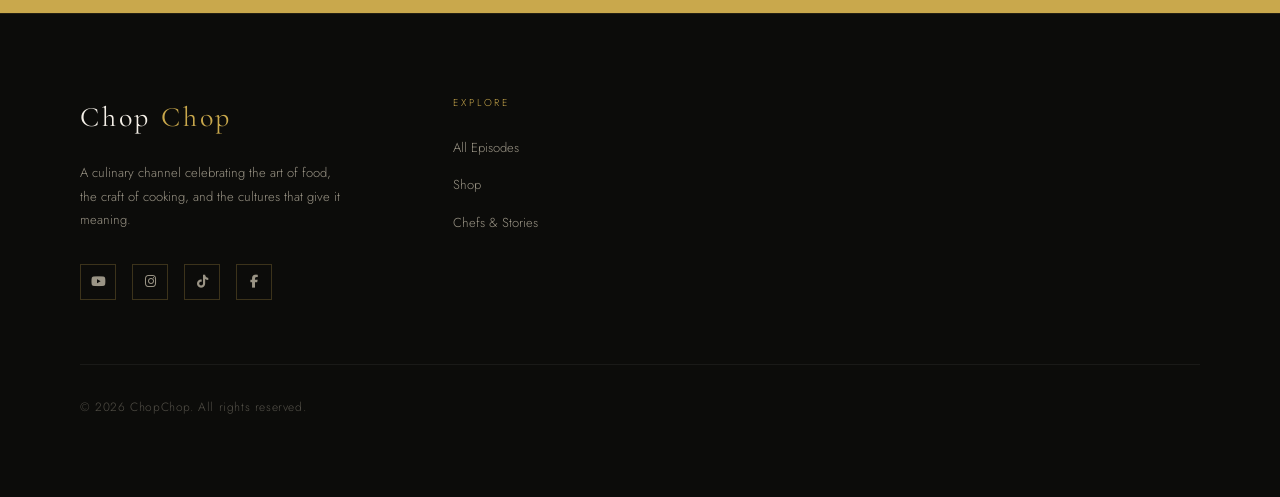
==== commit b2dbff97: "Youtube embed fixes" ====
--- a/index.html
+++ b/index.html
@@ -14,7 +14,7 @@
 <link rel="preconnect" href="https://fonts.googleapis.com">
 <link rel="preconnect" href="https://fonts.gstatic.com" crossorigin>
 <link href="https://fonts.googleapis.com/css2?family=Cormorant+Garamond:ital,wght@0,300;0,400;0,600;1,300;1,400&family=Jost:wght@200;300;400&display=swap" rel="stylesheet">
-
+<link rel="stylesheet" href="https://cdnjs.cloudflare.com/ajax/libs/font-awesome/6.5.2/css/all.min.css">
 <link rel="stylesheet" href="style.css">
 </head>
 <body>
@@ -118,7 +118,7 @@
       <div class="section-eyebrow">Latest Episodes</div>
       <h2 class="section-title">Recent<br><em>Releases</em></h2>
     </div>
-    <a href="#" class="view-all">All Episodes</a>
+    <a href="https://www.youtube.com/@ChopChopFoodChannel/videos" target="_blank" class="view-all">All Episodes</a>
   </div>
   <div class="video-grid">
     <div class="video-card reveal">
@@ -260,41 +260,70 @@
     <div class="footer-brand">
       <a href="#" class="logo">Chop <span>Chop</span></a>
       <p>A culinary channel celebrating the art of food, the craft of cooking, and the cultures that give it meaning.</p>
-      <div class="social-links">
+      <!--<div class="social-links">
         <a href="#" class="social-link" aria-label="YouTube">▶</a>
         <a href="#" class="social-link" aria-label="Instagram">◉</a>
         <a href="#" class="social-link" aria-label="Twitter">✕</a>
         <a href="#" class="social-link" aria-label="Pinterest">⊕</a>
+      </div>-->
+      <div class="social-links">
+        <a href="https://www.youtube.com/@ChopChopFoodChannel"
+           class="social-link"
+           aria-label="YouTube"
+           target="_blank">
+          <i class="fa-brands fa-youtube"></i>
+        </a>
+
+        <a href="https://instagram.com/chopchopfoodchannel"
+           class="social-link"
+           aria-label="Instagram"
+           target="_blank">
+          <i class="fa-brands fa-instagram"></i>
+        </a>
+
+        <a href="https://tiktok.com/@chopchopfoodchannel"
+           class="social-link"
+           aria-label="Tiktok"
+           target="_blank">
+          <i class="fa-brands fa-tiktok"></i>
+        </a>
+
+        <a href="https://www.facebook.com/chopchopfoodchannel"
+           class="social-link"
+           aria-label="Facebook"
+           target="_blank">
+          <i class="fa-brands fa-facebook-f"></i>
+        </a>
       </div>
     </div>
     <div>
       <div class="footer-col-title">Explore</div>
       <ul class="footer-links">
-        <li><a href="#">All Episodes</a></li>
-        <li><a href="#">Cuisines</a></li>
+        <li><a href="https://www.youtube.com/@ChopChopFoodChannel/videos" target="_blank">All Episodes</a></li>
+        <li><a href="#">Shop</a></li>
         <li><a href="#">Chefs & Stories</a></li>
         <!--<li><a href="#">Travel Guides</a></li>-->
-        <li><a href="#">Recipes</a></li>
+        <!--<li><a href="#">Recipes</a></li>-->
       </ul>
     </div>
-    <div>
+    <!--<div>
       <div class="footer-col-title">Channel</div>
       <ul class="footer-links">
         <li><a href="#">About ChopChop</a></li>
-        <!--<li><a href="#">Press & Awards</a></li>
+        <li><a href="#">Press & Awards</a></li>
         <li><a href="#">Partnerships</a></li>
-        <li><a href="#">Work With Us</a></li>-->
+        <li><a href="#">Work With Us</a></li>
       </ul>
-    </div>
-    <div>
+    </div>-->
+    <!--<div>
       <div class="footer-col-title">Watch</div>
       <ul class="footer-links">
         <li><a href="#">YouTube Channel</a></li>
-      <!--  <li><a href="#">Latest Season</a></li>
+        <li><a href="#">Latest Season</a></li>
         <li><a href="#">Full Archive</a></li>
-        <li><a href="#">Members Only</a></li>-->
+        <li><a href="#">Members Only</a></li>
       </ul>
-    </div>
+    </div>-->
   </div>
   <div class="footer-bottom">
     <p class="footer-copy">© 2026 ChopChop. All rights reserved.</p>
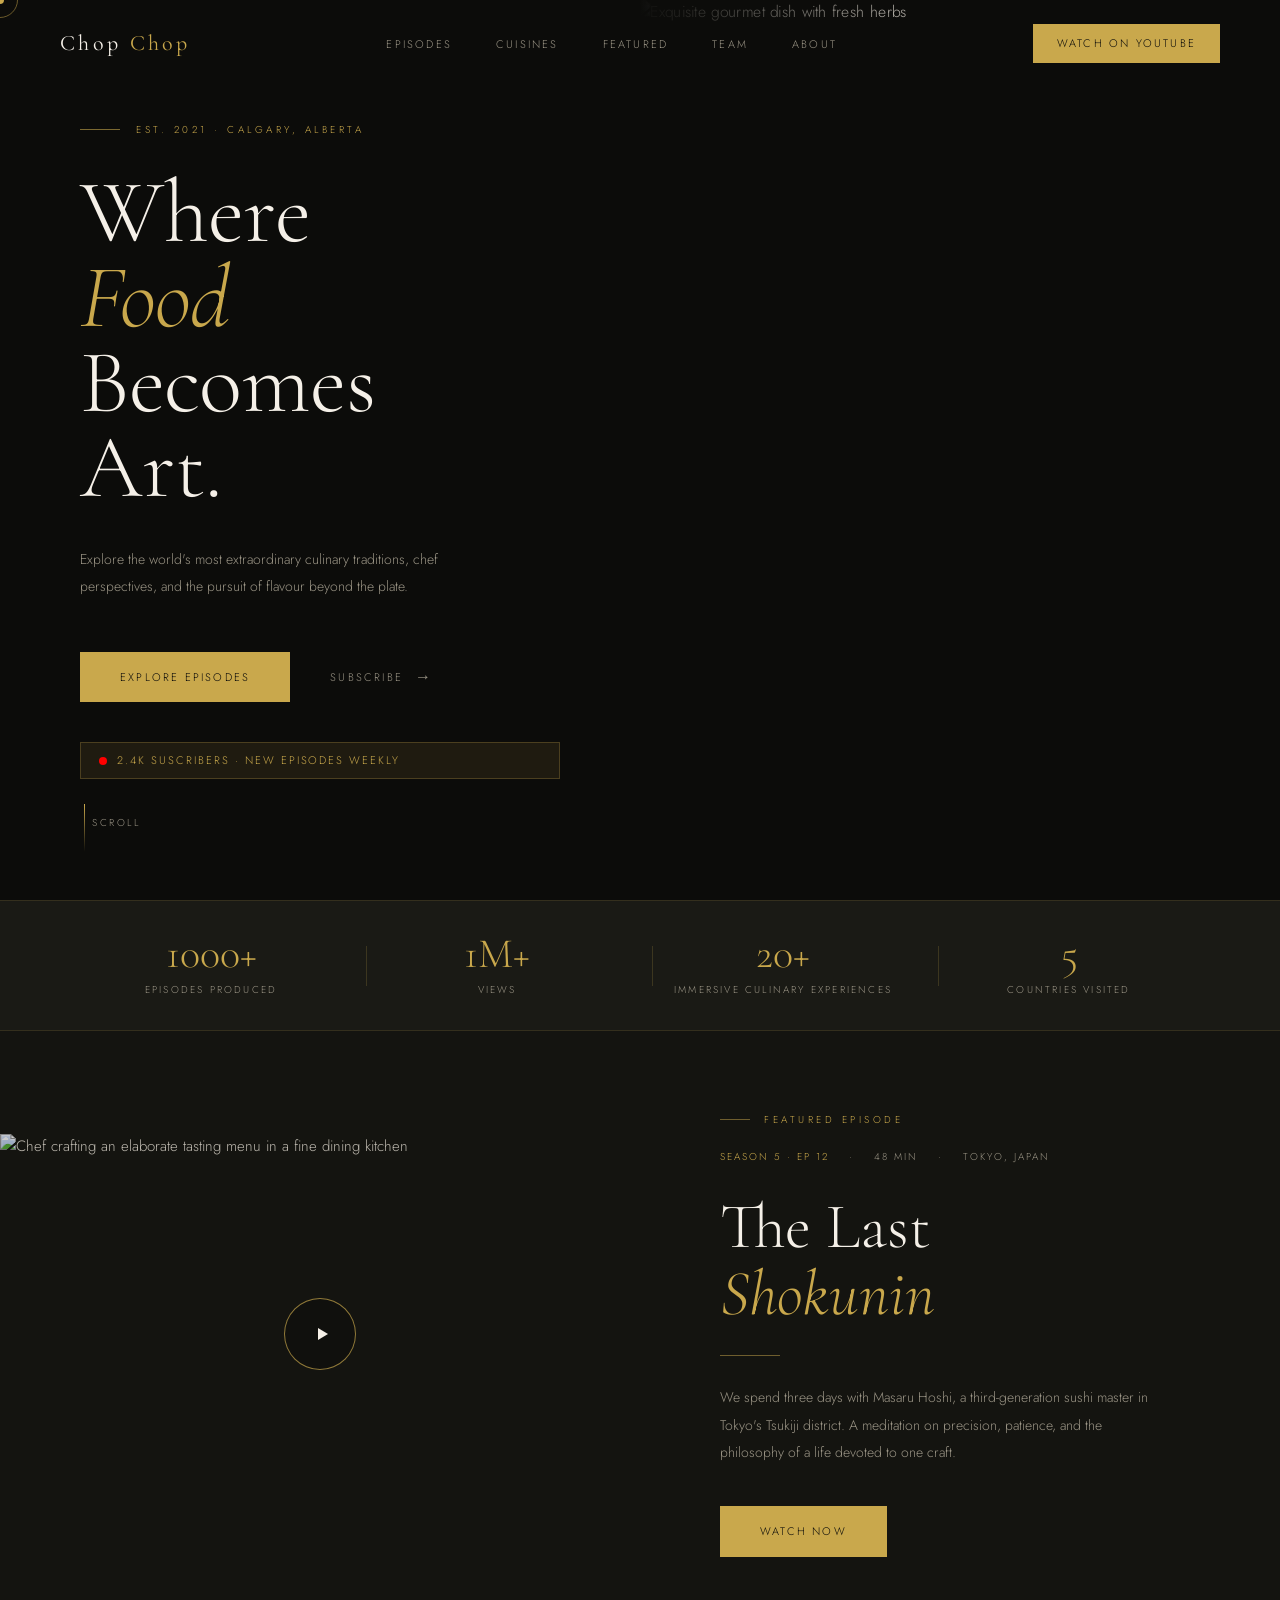
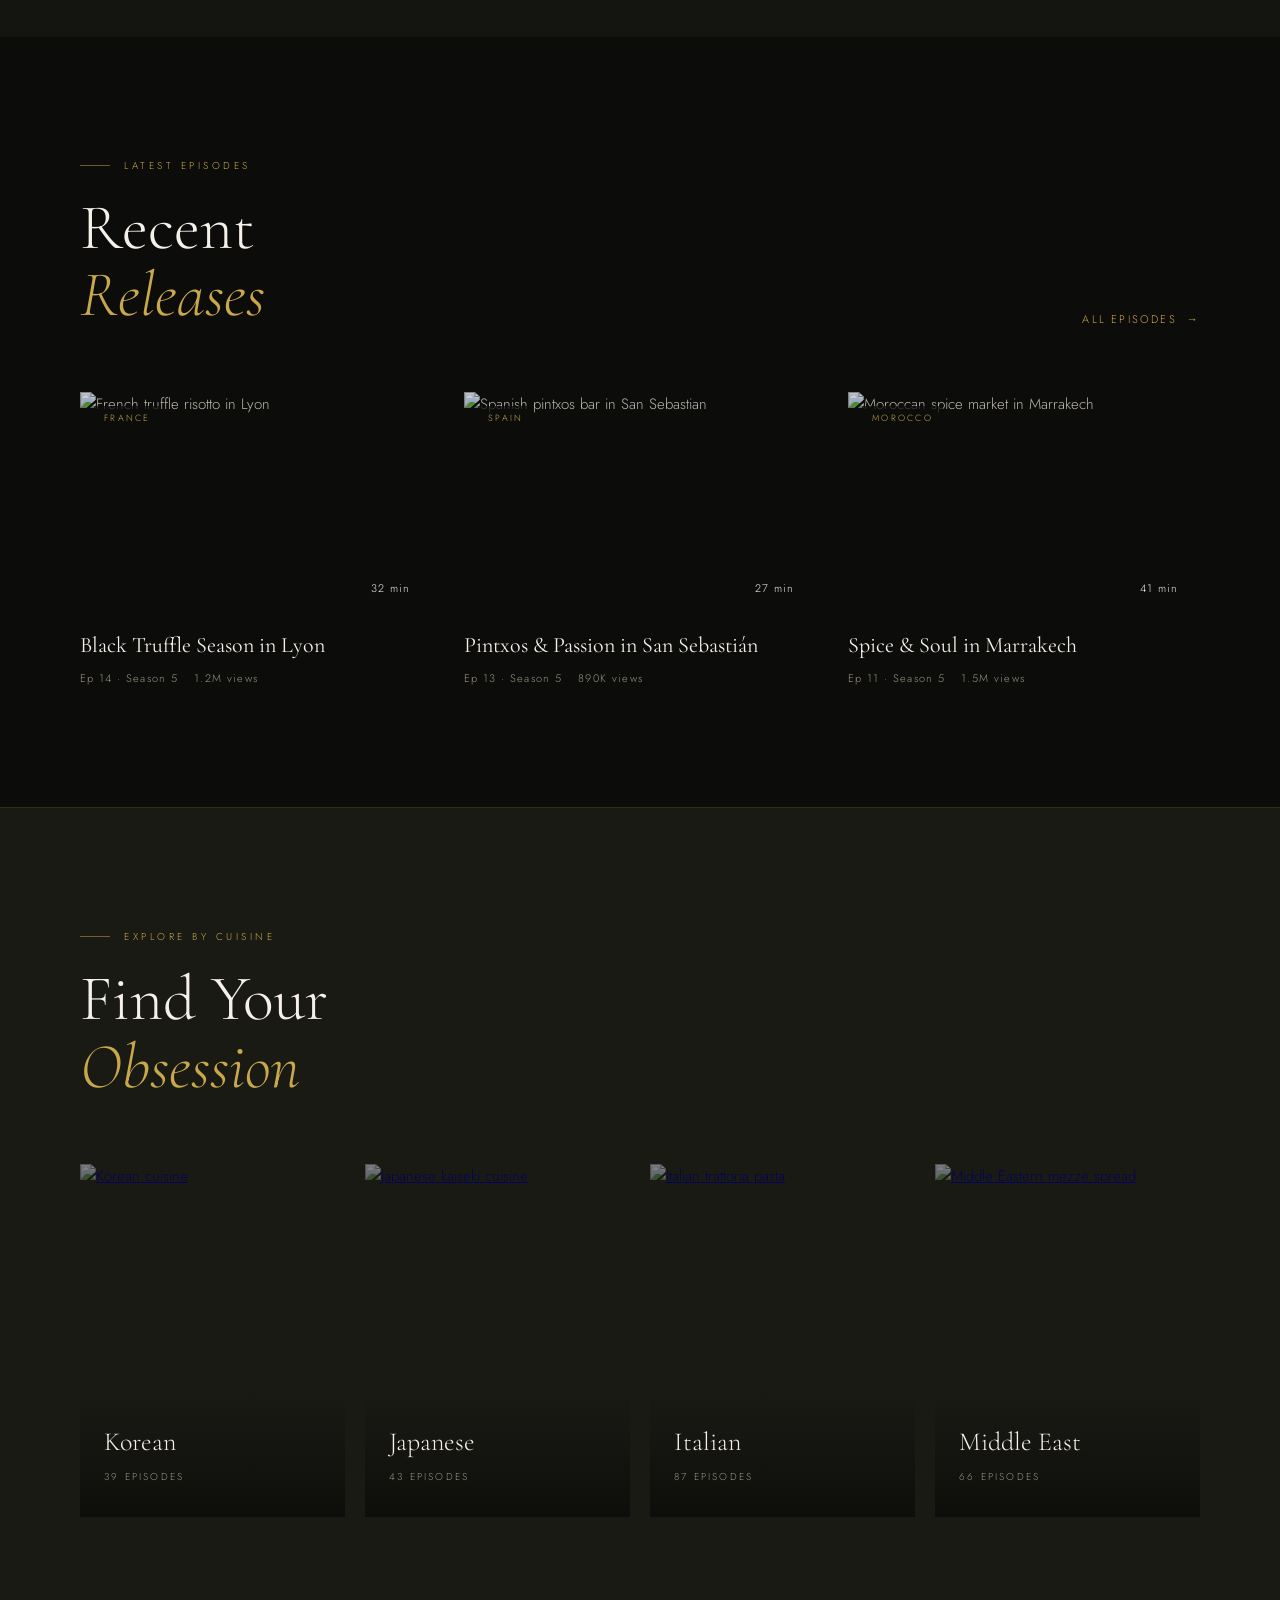
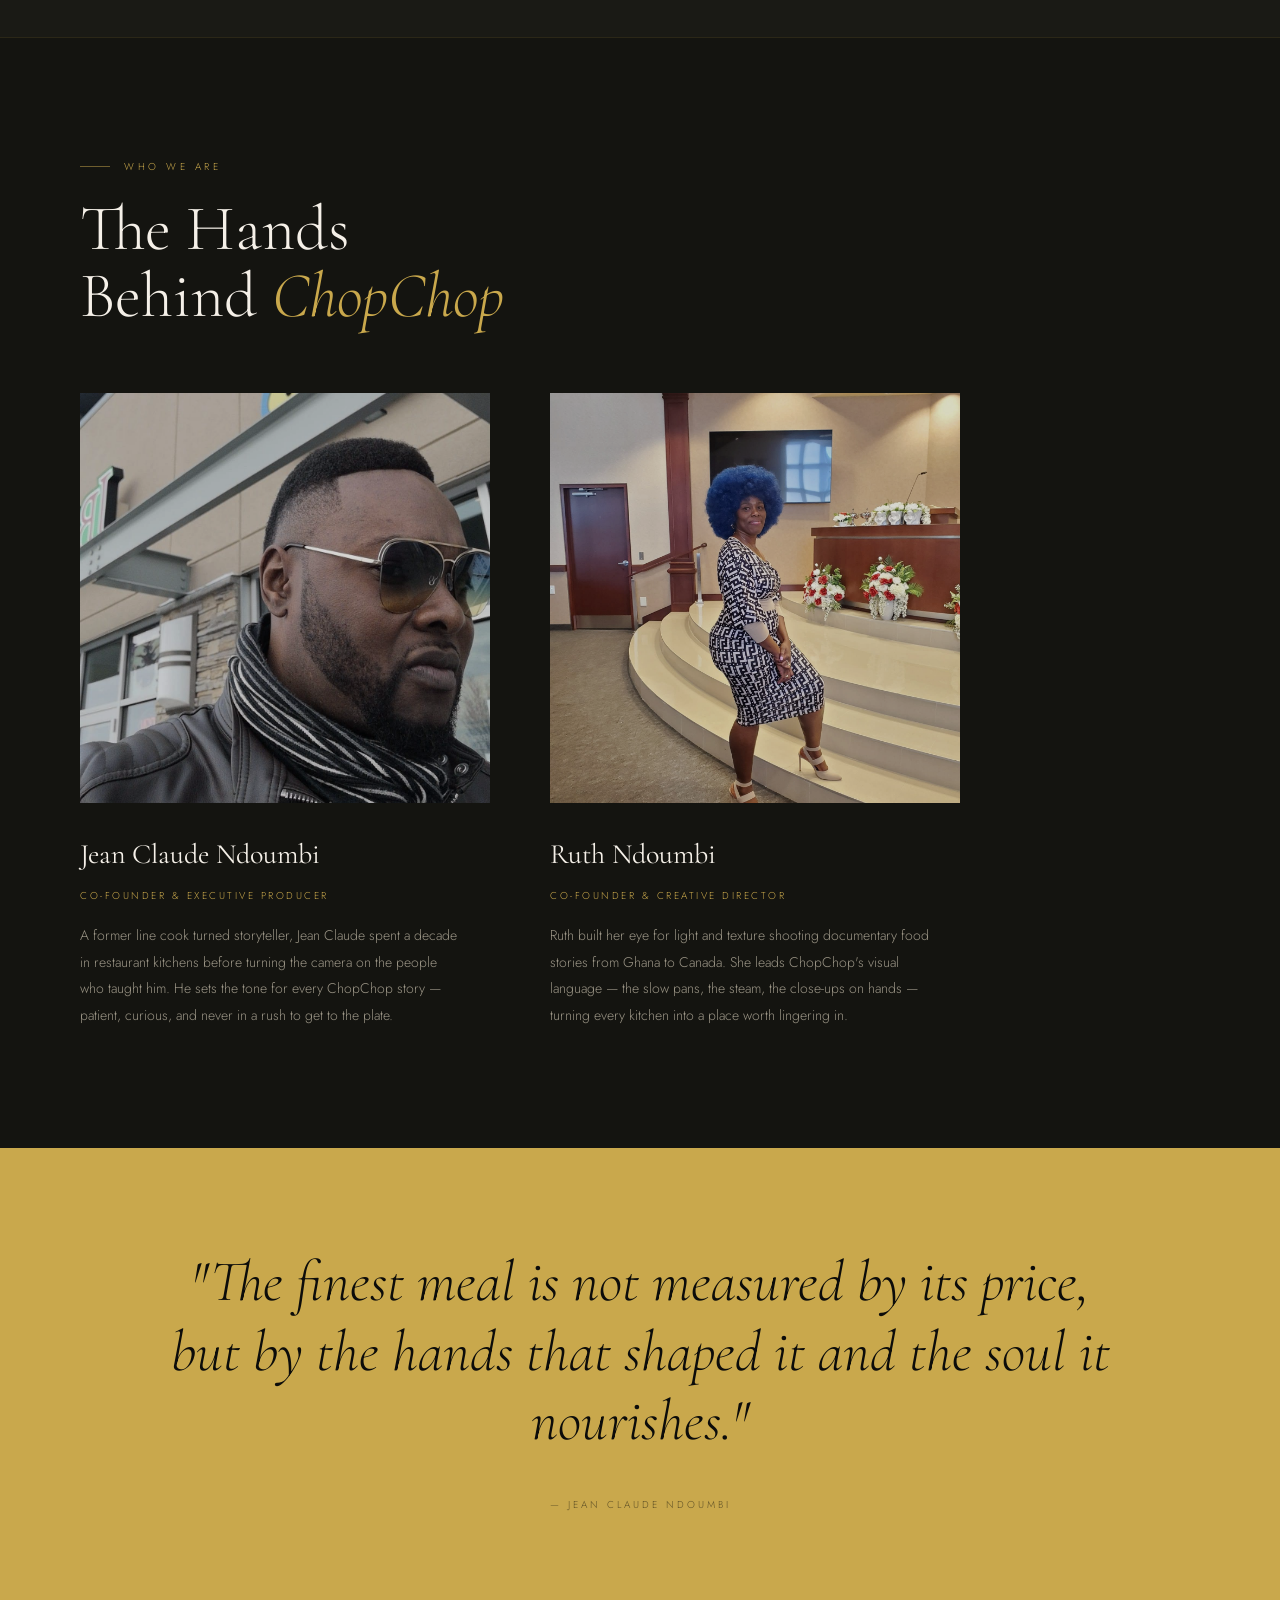
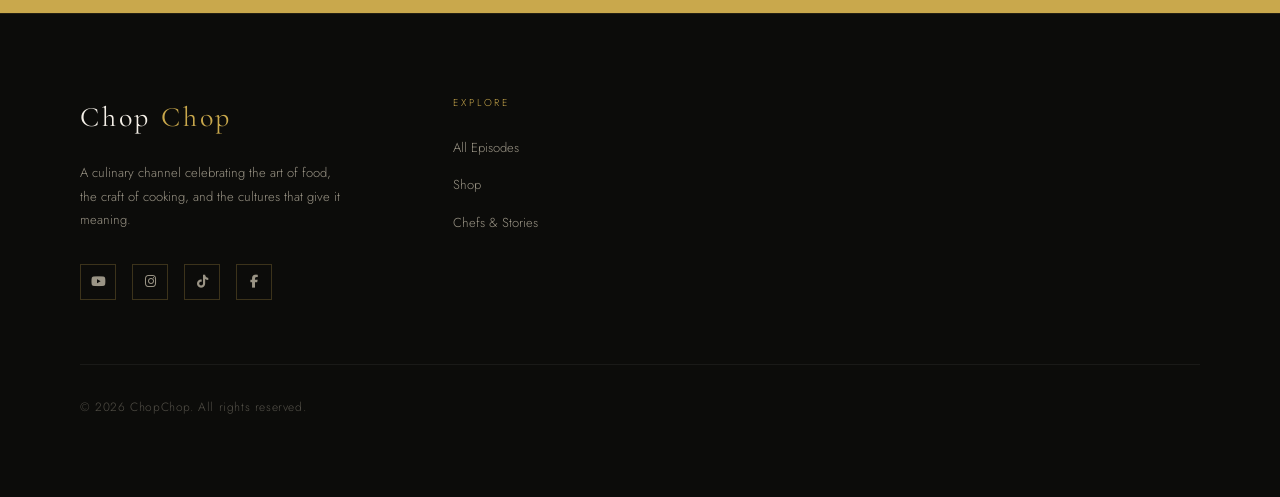
==== commit 7e78bba0: "Youtube embed fixes" ====
--- a/index.html
+++ b/index.html
@@ -170,38 +170,85 @@
     <h2 class="section-title">Find Your<br><em>Obsession</em></h2>
   </div>
   <div class="cat-grid">
-    <div class="cat-card reveal">
+    <!--<div class="cat-card reveal">
       <img src="https://images.unsplash.com/photo-1414235077428-338989a2e8c0?w=600&q=75" alt="French haute cuisine" loading="lazy">
       <div class="cat-card-content">
         <div class="cat-name">Korean</div>
         <div class="cat-count">39 Episodes</div>
       </div>
       <a  href="https://www.youtube.com/watch?v=NC6n-WiEg8g&list=PLokKsvRZ_-JHbXVjTZx-zssEsF0VPpd7f"  target="_blank" class="cat-arrow">→</a>
-    </div>
-    <div class="cat-card reveal" style="transition-delay: 0.1s;">
+    </div>-->
+    <a href="https://www.youtube.com/watch?v=NC6n-WiEg8g&list=PLokKsvRZ_-JHbXVjTZx-zssEsF0VPpd7f"
+       target="_blank"
+       class="cat-card reveal">
+
+      <img src="https://images.unsplash.com/photo-1414235077428-338989a2e8c0?w=600&q=75"
+           alt="Korean cuisine"
+           loading="lazy">
+
+      <div class="cat-card-content">
+        <div class="cat-name">Korean</div>
+        <div class="cat-count">39 Episodes</div>
+      </div>
+    </a>
+    <!--<div class="cat-card reveal" style="transition-delay: 0.1s;">
       <img src="https://images.unsplash.com/photo-1569050467447-ce54b3bbc37d?w=600&q=75" alt="Japanese kaiseki cuisine" loading="lazy">
       <div class="cat-card-content">
         <div class="cat-name">Japanese</div>
         <div class="cat-count">43 Episodes</div>
       </div>
       <a href="https://www.youtube.com/watch?v=kD3sLjMPbRg&list=PLokKsvRZ_-JGLxusZzPy51m-R-YJcoK9v"  target="_blank" class="cat-arrow">→</a>
-    </div>
-    <div class="cat-card reveal" style="transition-delay: 0.2s;">
+    </div>-->
+    <a href="https://www.youtube.com/watch?v=kD3sLjMPbRg&list=PLokKsvRZ_-JGLxusZzPy51m-R-YJcoK9v"
+       target="_blank"
+       class="cat-card reveal">
+
+      <img src="https://images.unsplash.com/photo-1569050467447-ce54b3bbc37d?w=600&q=75" alt="Japanese kaiseki cuisine" loading="lazy">
+
+
+      <div class="cat-card-content">
+        <div class="cat-name">Japanese</div>
+        <div class="cat-count">43 Episodes</div>
+      </div>
+    </a>
+    <!--<div class="cat-card reveal" style="transition-delay: 0.2s;">
       <img src="https://images.unsplash.com/photo-1565299585323-38d6b0865b47?w=600&q=75" alt="Italian trattoria pasta" loading="lazy">
       <div class="cat-card-content">
         <div class="cat-name">Italian</div>
         <div class="cat-count">87 Episodes</div>
       </div>
       <a href="https://www.youtube.com/watch?v=5grtqXpdxLg&list=PLokKsvRZ_-JEGBeQu67GX7fDlTZ9Zq3M-"  target="_blank" class="cat-arrow">→</a>
-    </div>
-    <div class="cat-card reveal" style="transition-delay: 0.3s;">
+    </div>-->
+    <a href="https://www.youtube.com/watch?v=5grtqXpdxLg&list=PLokKsvRZ_-JEGBeQu67GX7fDlTZ9Zq3M-"
+       target="_blank"
+       class="cat-card reveal">
+
+      <img src="https://images.unsplash.com/photo-1565299585323-38d6b0865b47?w=600&q=75" alt="Italian trattoria pasta" loading="lazy">
+
+      <div class="cat-card-content">
+        <div class="cat-name">Italian</div>
+        <div class="cat-count">87 Episodes</div>
+      </div>
+    </a>
+    <!--<div class="cat-card reveal" style="transition-delay: 0.3s;">
       <img src="https://images.unsplash.com/photo-1516714435131-44d6b64dc6a2?w=600&q=75" alt="Middle Eastern mezze spread" loading="lazy">
       <div class="cat-card-content">
         <div class="cat-name">Middle East</div>
         <div class="cat-count">66 Episodes</div>
       </div>
       <a href="https://www.youtube.com/watch?v=heb-FBqEwzg&list=PLokKsvRZ_-JG1CZJUfCCOoKtUziwQwLGD"  target="_blank" class="cat-arrow">→</a>
-    </div>
+    </div>-->
+    <a href="https://www.youtube.com/watch?v=heb-FBqEwzg&list=PLokKsvRZ_-JG1CZJUfCCOoKtUziwQwLGD"
+       target="_blank"
+       class="cat-card reveal">
+
+      <img src="https://images.unsplash.com/photo-1516714435131-44d6b64dc6a2?w=600&q=75" alt="Middle Eastern mezze spread" loading="lazy">
+
+      <div class="cat-card-content">
+        <div class="cat-name">Middle East</div>
+        <div class="cat-count">66 Episodes</div>
+      </div>
+    </a>
   </div>
 </section>
 
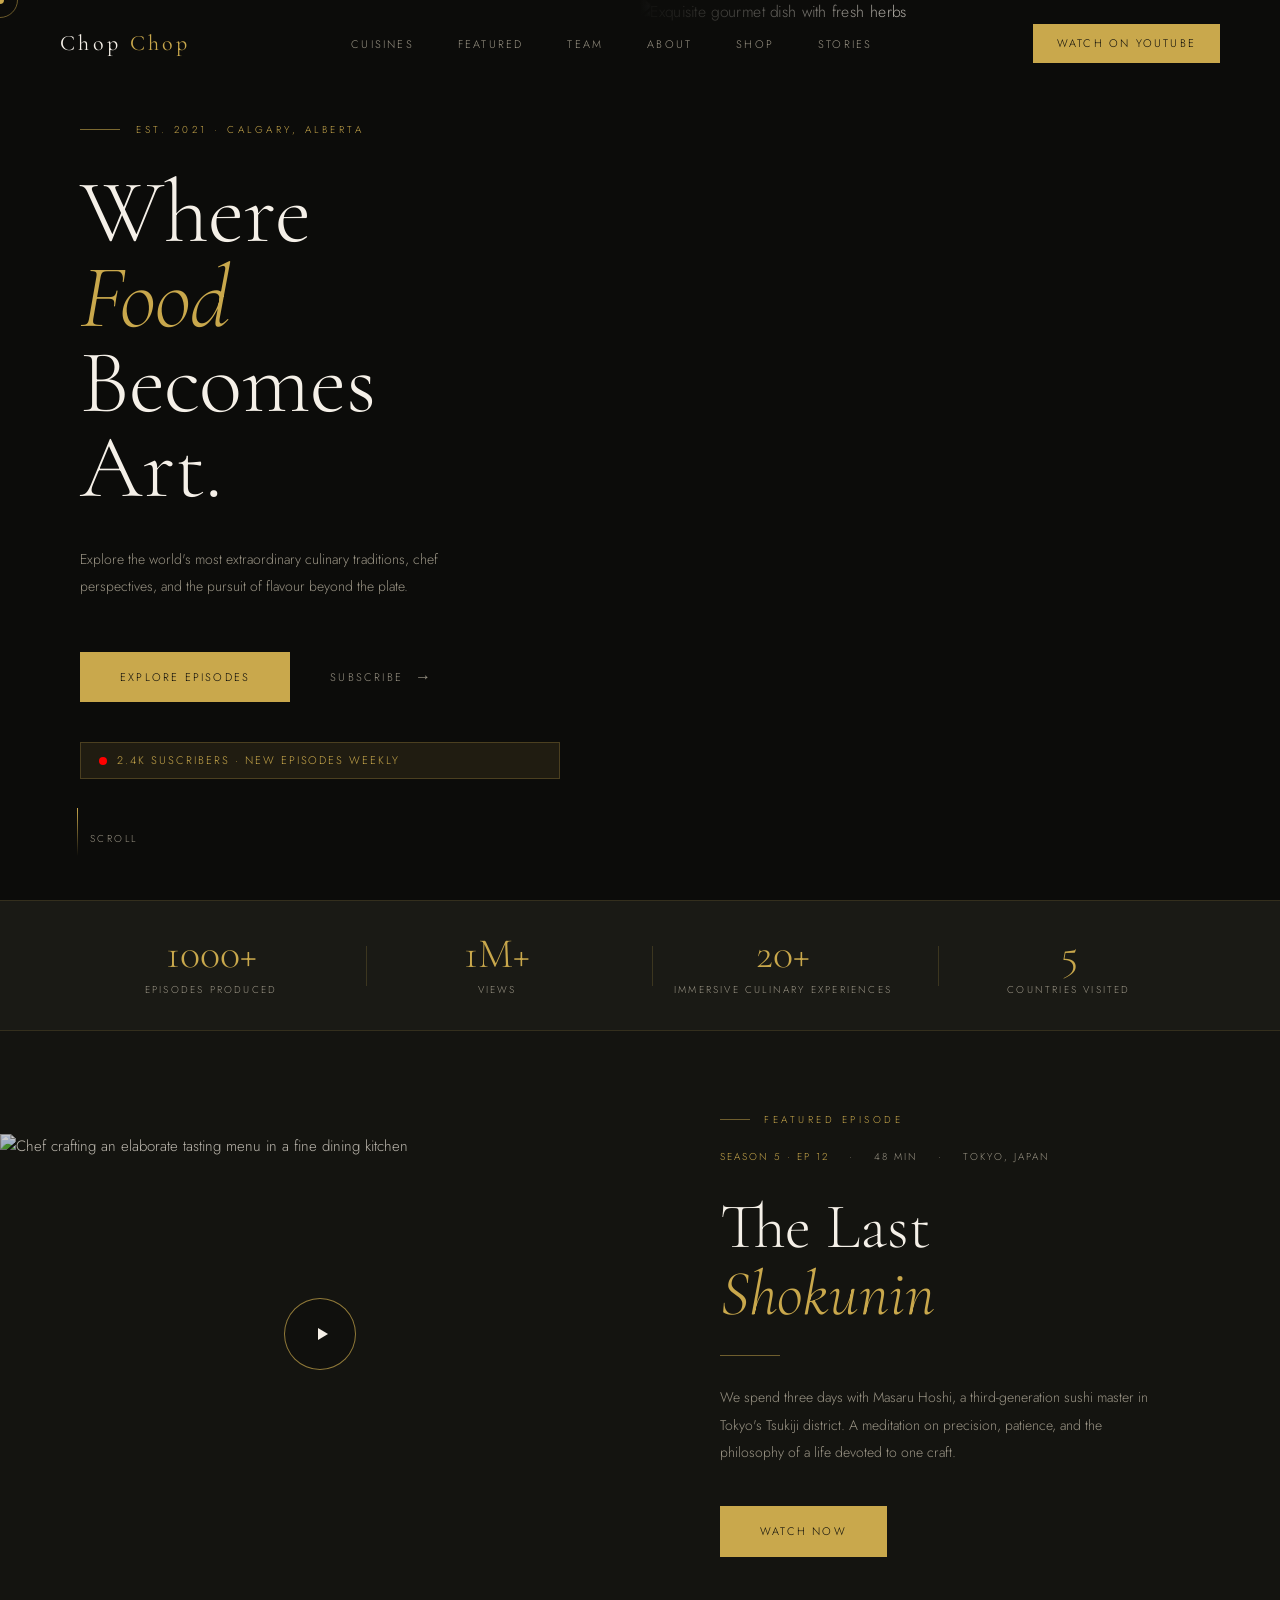
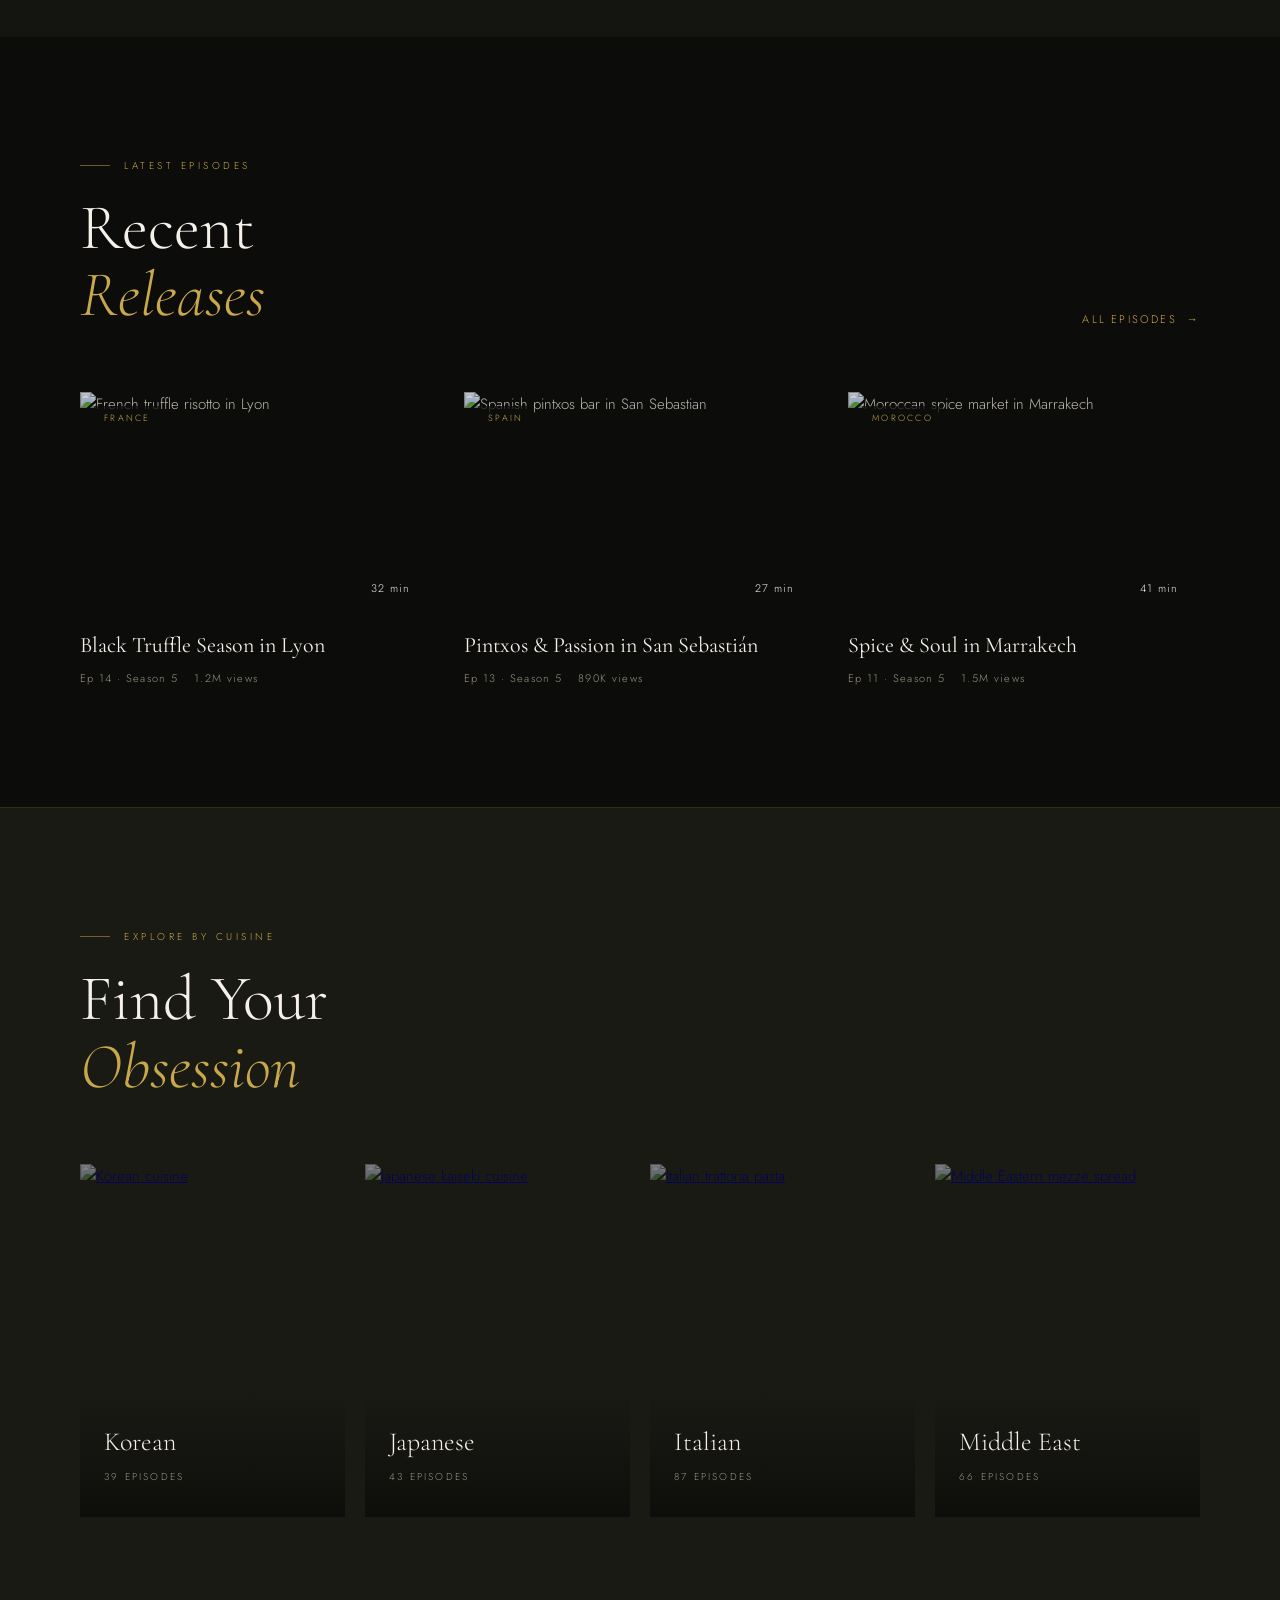
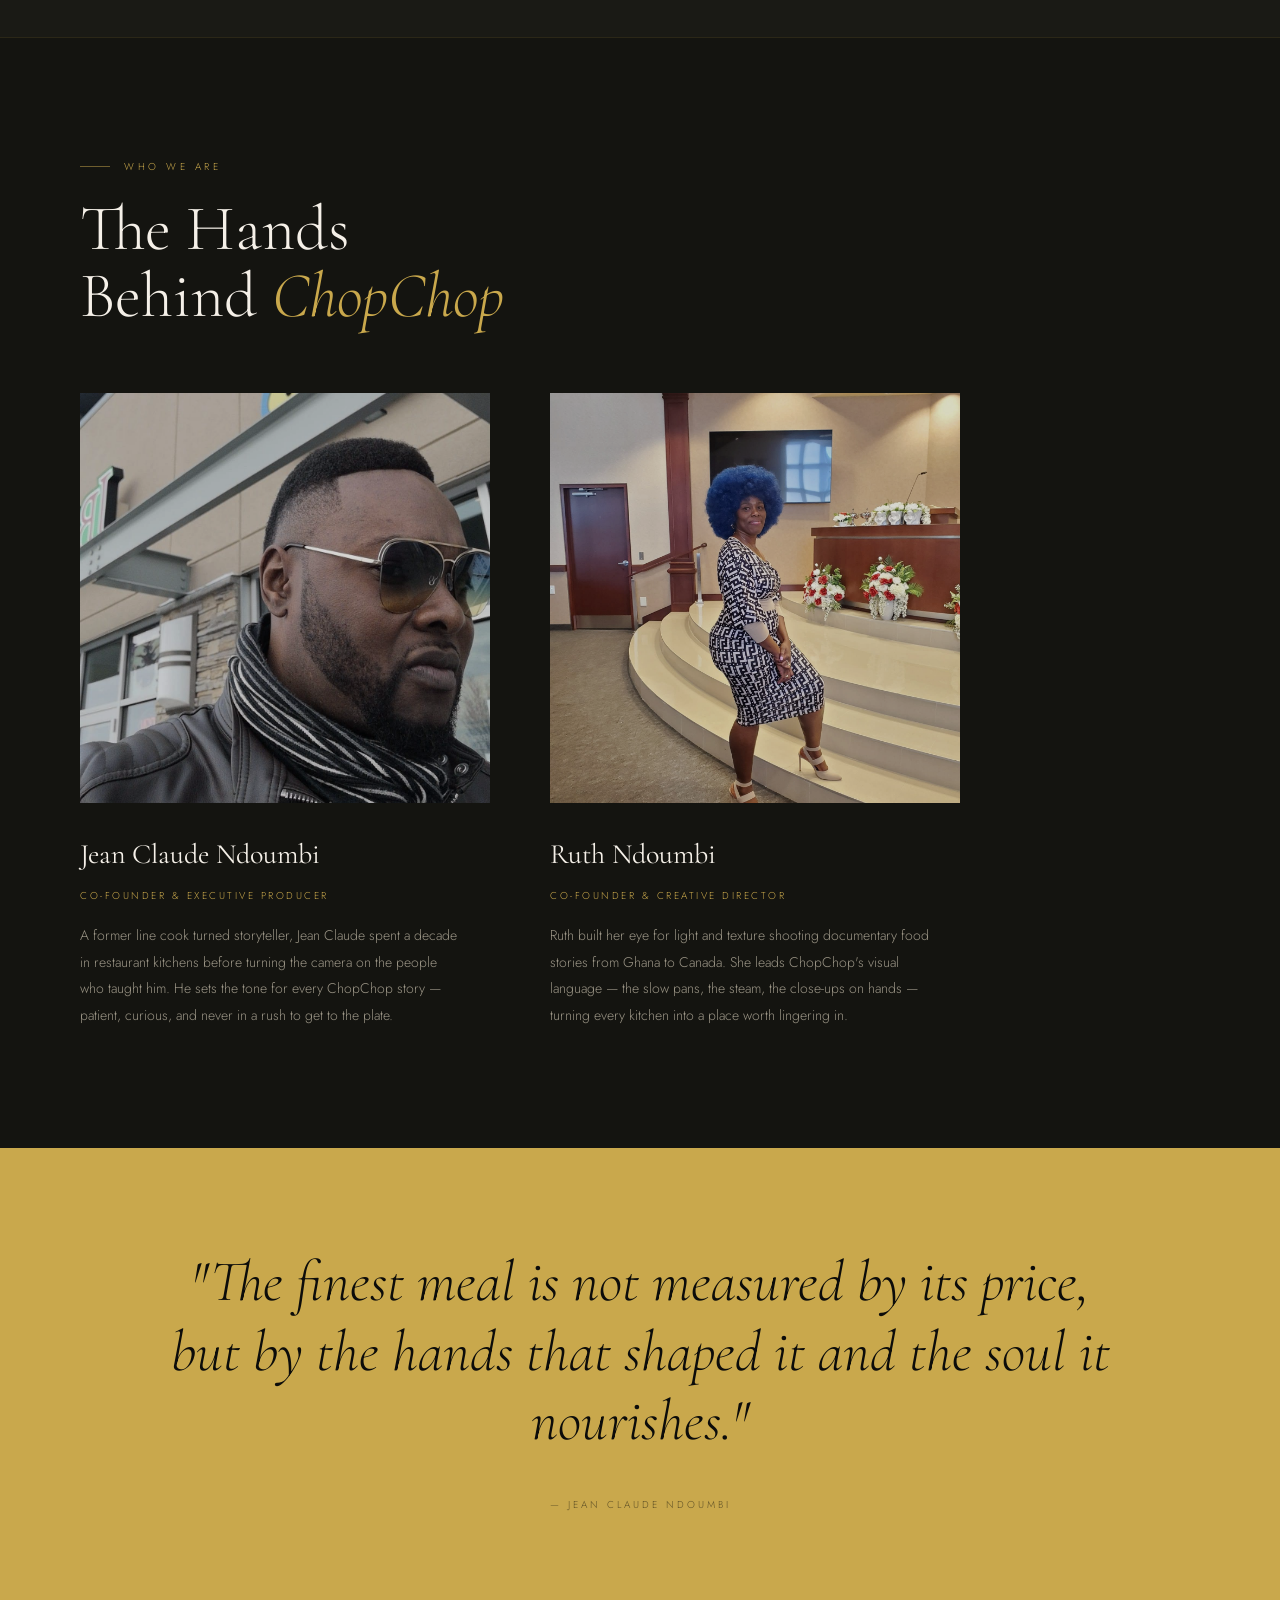
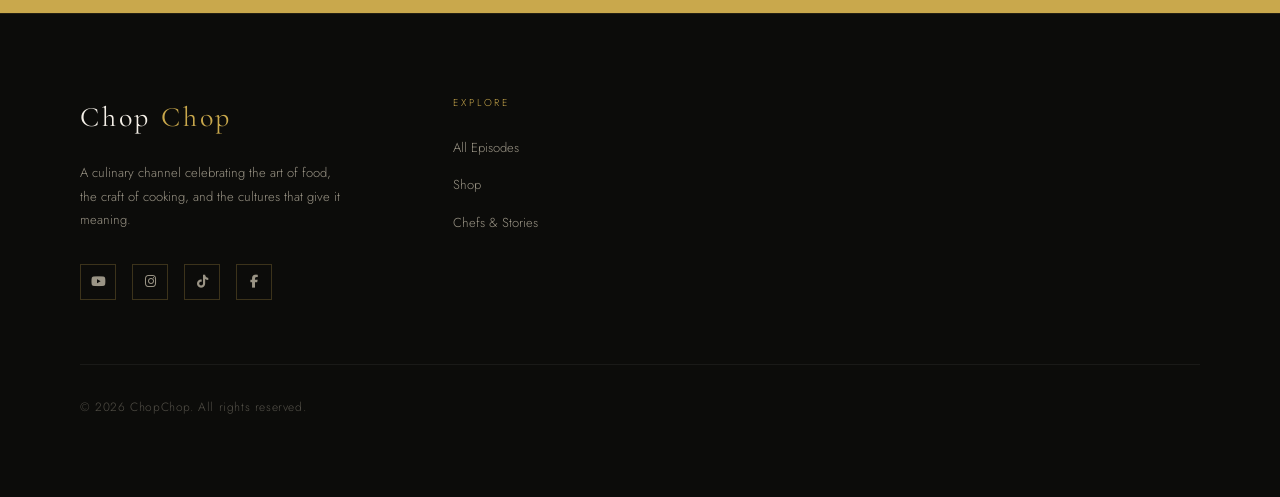
==== commit 85707f5c: "Shop&Articles" ====
--- a/index.html
+++ b/index.html
@@ -27,11 +27,12 @@
 <nav id="navbar">
   <a href="#" class="nav-logo">Chop <span>Chop</span></a>
   <ul class="nav-links">
-    <li><a href="#videos">Episodes</a></li>
     <li><a href="#categories">Cuisines</a></li>
     <li><a href="#about">Featured</a></li>
     <li><a href="#founders">Team</a></li>
     <li><a href="#press">About</a></li>
+    <li><a href="shop.html">Shop</a></li>
+    <li><a href="article.html">Stories</a></li>
   </ul>
   <a href="https://www.youtube.com/@ChopChopFoodChannel/playlists" class="nav-cta" target="_blank">Watch on YouTube</a>
 </nav>
@@ -347,8 +348,8 @@
       <div class="footer-col-title">Explore</div>
       <ul class="footer-links">
         <li><a href="https://www.youtube.com/@ChopChopFoodChannel/videos" target="_blank">All Episodes</a></li>
-        <li><a href="#">Shop</a></li>
-        <li><a href="#">Chefs & Stories</a></li>
+        <li><a href="shop.html">Shop</a></li>
+        <li><a href="article.html">Chefs & Stories</a></li>
         <!--<li><a href="#">Travel Guides</a></li>-->
         <!--<li><a href="#">Recipes</a></li>-->
       </ul>
--- a/style.css
+++ b/style.css
@@ -245,7 +245,7 @@
     background: linear-gradient(to right, var(--black) 0%, transparent 40%);
   }
 
-  .hero-scroll-hint {
+  /*.hero-scroll-hint {
     position: absolute;
     bottom: 48px;
     left: 80px;
@@ -266,6 +266,31 @@
     position: absolute;
     bottom: 0;
     left: 4px;
+    animation: lineGrow 1.5s ease 1.5s forwards;
+    transform-origin: top;
+    transform: scaleY(0);
+  }*/
+
+  .hero-scroll-hint {
+    position: absolute;
+    bottom: 32px;
+    left: clamp(20px, 6vw, 80px);
+    display: flex;
+    align-items: center;
+    gap: 12px;
+    font-size: 10px;
+    letter-spacing: 0.25em;
+    text-transform: uppercase;
+    color: var(--muted);
+    opacity: 0;
+    animation: fadeUp 1s ease 1.3s forwards;
+    z-index: 1;
+  }
+
+  .scroll-line {
+    width: 1px;
+    height: 48px;
+    background: linear-gradient(to bottom, var(--gold), transparent);
     animation: lineGrow 1.5s ease 1.5s forwards;
     transform-origin: top;
     transform: scaleY(0);
@@ -972,6 +997,677 @@
     max-width: 380px;
   }
 
+  /* Shop css */
+  /* ── Page hero ───────────────────────────────────────── */
+ .page-hero {
+   padding: 180px 80px 80px;
+   background: var(--black);
+   border-bottom: 1px solid rgba(201,168,76,0.12);
+   display: flex;
+   align-items: flex-end;
+   justify-content: space-between;
+   gap: 40px;
+   flex-wrap: wrap;
+ }
+ .page-eyebrow {
+  font-size: 10px;
+  letter-spacing: 0.35em;
+  text-transform: uppercase;
+  color: var(--gold);
+  margin-bottom: 20px;
+  display: flex;
+  align-items: center;
+  gap: 16px;
+  opacity: 0;
+  animation: fadeUp 1s ease 0.2s forwards;
+}
+ .page-eyebrow::before {
+  content: '';
+  display: block;
+  width: 40px;
+  height: 1px;
+  background: var(--gold);
+  opacity: 0.6;
+}
+ .page-title {
+  font-family: var(--serif);
+  font-size: clamp(52px, 6vw, 96px);
+  font-weight: 300;
+  line-height: 1;
+  color: var(--off-white);
+  opacity: 0;
+  animation: fadeUp 1s ease 0.35s forwards;
+}
+ .page-title em { font-style: italic; color: var(--gold); }
+ .page-desc {
+  font-size: 14px;
+  color: var(--muted);
+  max-width: 420px;
+  line-height: 1.9;
+  opacity: 0;
+  animation: fadeUp 1s ease 0.5s forwards;
+  padding-bottom: 6px;
+}
+
+/* ── Shop body ───────────────────────────────────────── */
+ .shop-body { padding: 72px 80px 100px; }
+
+/* ── Toolbar ─────────────────────────────────────────── */
+ .shop-toolbar {
+  display: flex;
+  align-items: center;
+  justify-content: space-between;
+  flex-wrap: wrap;
+  gap: 20px;
+  margin-bottom: 52px;
+  padding-bottom: 28px;
+  border-bottom: 1px solid rgba(201,168,76,0.1);
+}
+ .shop-filters {
+  display: flex;
+  gap: 10px;
+  flex-wrap: wrap;
+}
+ .filter-pill {
+    font-family: var(--sans);
+    font-size: 10px;
+    font-weight: 300;
+    letter-spacing: 0.22em;
+    text-transform: uppercase;
+    color: var(--muted);
+    background: transparent;
+    border: 1px solid rgba(201,168,76,0.2);
+    padding: 10px 24px;
+    cursor: pointer;
+    transition: all 0.25s;
+  }
+ .filter-pill:hover { border-color: var(--gold); color: var(--gold); }
+ .filter-pill.active {
+    background: var(--gold);
+    border-color: var(--gold);
+    color: var(--black);
+  }
+ .shop-count {
+    font-size: 11px;
+    letter-spacing: 0.18em;
+    text-transform: uppercase;
+    color: var(--muted);
+    white-space: nowrap;
+  }
+ .shop-count strong { color: var(--gold); font-weight: 300; }
+
+/* ── Product grid ────────────────────────────────────── */
+ .product-grid {
+  display: grid;
+  grid-template-columns: repeat(3, 1fr);
+  gap: 52px 36px;
+  min-height: 400px;
+}
+ .product-card {
+  cursor: pointer;
+}
+ .product-thumb {
+  position: relative;
+  aspect-ratio: 4/5;
+  overflow: hidden;
+  margin-bottom: 20px;
+  background: var(--surface);
+}
+ .product-thumb img {
+  width: 100%;
+  height: 100%;
+  object-fit: cover;
+  filter: brightness(0.9) saturate(0.85);
+  transition: filter 0.6s ease, transform 0.7s ease;
+}
+ .product-card:hover .product-thumb img {
+  filter: brightness(1) saturate(1);
+  transform: scale(1.04);
+}
+ .product-cat {
+  position: absolute;
+  top: 14px; left: 14px;
+  font-size: 9px;
+  letter-spacing: 0.25em;
+  text-transform: uppercase;
+  color: var(--gold);
+  background: rgba(12,12,10,0.82);
+  padding: 4px 10px;
+}
+ .product-badge {
+  position: absolute;
+  top: 14px; right: 14px;
+  font-size: 9px;
+  letter-spacing: 0.22em;
+  text-transform: uppercase;
+  color: var(--black);
+  background: var(--gold);
+  padding: 4px 10px;
+}
+ .product-info {
+  display: flex;
+  justify-content: space-between;
+  align-items: flex-start;
+  gap: 12px;
+}
+ .product-name {
+  font-family: var(--serif);
+  font-size: 20px;
+  font-weight: 400;
+  line-height: 1.3;
+  color: var(--off-white);
+  transition: color 0.25s;
+}
+ .product-card:hover .product-name { color: var(--gold); }
+ .product-price {
+  font-size: 13px;
+  letter-spacing: 0.06em;
+  color: var(--gold);
+  white-space: nowrap;
+  margin-top: 4px;
+}
+ .product-sub {
+  margin-top: 8px;
+  font-size: 12px;
+  color: var(--muted);
+  line-height: 1.6;
+}
+
+/* ── Empty state ─────────────────────────────────────── */
+ .grid-empty {
+  grid-column: 1 / -1;
+  text-align: center;
+  padding: 100px 0;
+}
+ .grid-empty p {
+  font-family: var(--serif);
+  font-style: italic;
+  font-size: 26px;
+  color: var(--muted);
+}
+
+/* ── Pagination ──────────────────────────────────────── */
+ .pagination {
+  display: flex;
+  align-items: center;
+  justify-content: center;
+  gap: 8px;
+  margin-top: 80px;
+}
+ .pag-btn {
+  min-width: 44px;
+  height: 44px;
+  padding: 0 14px;
+  display: flex;
+  align-items: center;
+  justify-content: center;
+  border: 1px solid rgba(201,168,76,0.2);
+  background: transparent;
+  color: var(--muted);
+  font-family: var(--sans);
+  font-size: 12px;
+  letter-spacing: 0.08em;
+  cursor: pointer;
+  transition: all 0.22s;
+}
+ .pag-btn:hover:not(:disabled) { border-color: var(--gold); color: var(--gold); }
+ .pag-btn.active {
+  background: var(--gold);
+  border-color: var(--gold);
+  color: var(--black);
+}
+ .pag-btn:disabled { opacity: 0.25; cursor: not-allowed; }
+ .pag-dots {
+  color: var(--muted);
+  font-size: 13px;
+  padding: 0 4px;
+  user-select: none;
+}
+
+/* ── Responsive ──────────────────────────────────────── */
+ @media (max-width: 1100px) {
+  .page-hero { padding: 150px 48px 70px; }
+  .shop-body { padding: 60px 48px 80px; }
+  .product-grid { grid-template-columns: repeat(2, 1fr); }
+}
+ @media (max-width: 768px) {
+  .page-hero { padding: 130px 24px 60px; flex-direction: column; align-items: flex-start; }
+  .shop-body { padding: 44px 24px 70px; }
+  .product-grid { grid-template-columns: 1fr; gap: 44px; }
+  .shop-toolbar { flex-direction: column; align-items: flex-start; }
+  .pagination { flex-wrap: wrap; }
+}
+/* shop css */
+
+
+/* article css */
+   /* ── Article hero ────────────────────────────────────── */
+ .article-hero {
+   position: relative;
+   height: 92vh;
+   min-height: 580px;
+   display: flex;
+   flex-direction: column;
+   justify-content: flex-end;
+   overflow: hidden;
+ }
+.article-hero-img {
+  position: absolute;
+  inset: 0;
+  z-index: 0;
+}
+.article-hero-img img {
+  width: 100%; height: 100%;
+  object-fit: cover;
+  filter: brightness(0.55) saturate(0.8);
+}
+.article-hero-img::after {
+  content: '';
+  position: absolute;
+  inset: 0;
+  background: linear-gradient(to top, rgba(12,12,10,0.98) 0%, rgba(12,12,10,0.3) 60%, transparent 100%);
+}
+.article-hero-content {
+  position: relative;
+  z-index: 2;
+  padding: 0 80px 80px;
+  max-width: 860px;
+}
+.article-eyebrow {
+  font-size: 10px;
+  letter-spacing: 0.35em;
+  text-transform: uppercase;
+  color: var(--gold);
+  margin-bottom: 24px;
+  display: flex;
+  align-items: center;
+  gap: 16px;
+  opacity: 0;
+  animation: fadeUp 1s ease 0.2s forwards;
+}
+.article-eyebrow::before {
+  content: '';
+  display: block;
+  width: 40px; height: 1px;
+  background: var(--gold); opacity: 0.6;
+}
+.article-hero-title {
+  font-family: var(--serif);
+  font-size: clamp(52px, 7vw, 104px);
+  font-weight: 300;
+  line-height: 1;
+  color: var(--off-white);
+  opacity: 0;
+  animation: fadeUp 1s ease 0.35s forwards;
+}
+.article-hero-title em { font-style: italic; color: var(--gold); }
+.article-hero-meta {
+  margin-top: 28px;
+  display: flex;
+  align-items: center;
+  gap: 20px;
+  flex-wrap: wrap;
+  opacity: 0;
+  animation: fadeUp 1s ease 0.5s forwards;
+}
+.article-hero-meta span {
+  font-size: 11px;
+  letter-spacing: 0.18em;
+  text-transform: uppercase;
+  color: var(--muted);
+}
+.article-hero-meta .sep { color: rgba(154,148,133,0.35); }
+.article-hero-meta .meta-tag {
+  color: var(--gold);
+  border: 1px solid rgba(201,168,76,0.3);
+  padding: 3px 12px;
+}
+
+/* ── Layout ──────────────────────────────────────────── */
+.article-layout {
+  display: grid;
+  grid-template-columns: 1fr 320px;
+  gap: 0;
+  max-width: 1280px;
+  margin: 0 auto;
+  padding: 0 80px;
+}
+
+/* ── Body copy ───────────────────────────────────────── */
+.article-body {
+  padding: 80px 80px 100px 0;
+  border-right: 1px solid rgba(201,168,76,0.1);
+}
+.article-lead {
+  font-family: var(--serif);
+  font-size: clamp(22px, 2.4vw, 30px);
+  font-weight: 300;
+  line-height: 1.55;
+  color: var(--off-white);
+  margin-bottom: 52px;
+  padding-bottom: 52px;
+  border-bottom: 1px solid rgba(201,168,76,0.12);
+}
+.article-body p {
+  font-size: 16px;
+  line-height: 1.95;
+  color: var(--text);
+  margin-bottom: 30px;
+}
+.article-body h2 {
+  font-family: var(--serif);
+  font-size: clamp(28px, 3vw, 42px);
+  font-weight: 300;
+  color: var(--off-white);
+  line-height: 1.15;
+  margin: 60px 0 24px;
+}
+.article-body h2 em { font-style: italic; color: var(--gold); }
+.article-body h3 {
+  font-family: var(--serif);
+  font-size: 22px;
+  font-weight: 400;
+  color: var(--off-white);
+  margin: 40px 0 16px;
+}
+
+/* Pull quote */
+.pull-quote {
+  border-left: 2px solid var(--gold);
+  padding: 8px 0 8px 36px;
+  margin: 52px 0;
+}
+.pull-quote p {
+  font-family: var(--serif);
+  font-size: clamp(20px, 2.2vw, 26px);
+  font-style: italic;
+  font-weight: 300;
+  color: var(--off-white);
+  line-height: 1.5;
+  margin: 0;
+}
+.pull-quote cite {
+  display: block;
+  margin-top: 16px;
+  font-family: var(--sans);
+  font-size: 10px;
+  letter-spacing: 0.25em;
+  text-transform: uppercase;
+  color: var(--gold);
+  font-style: normal;
+}
+
+/* Inline image */
+.article-img {
+  margin: 52px 0;
+}
+.article-img img {
+  width: 100%;
+  aspect-ratio: 16/9;
+  object-fit: cover;
+  filter: brightness(0.9) saturate(0.9);
+  display: block;
+}
+.article-img figcaption {
+  margin-top: 14px;
+  font-size: 11px;
+  letter-spacing: 0.12em;
+  color: var(--muted);
+  text-transform: uppercase;
+}
+
+/* Article footer */
+.article-tags {
+  margin-top: 60px;
+  padding-top: 40px;
+  border-top: 1px solid rgba(201,168,76,0.12);
+  display: flex;
+  gap: 10px;
+  flex-wrap: wrap;
+}
+.article-tag {
+  font-size: 10px;
+  letter-spacing: 0.2em;
+  text-transform: uppercase;
+  color: var(--muted);
+  border: 1px solid rgba(201,168,76,0.2);
+  padding: 7px 16px;
+  transition: all 0.22s;
+  cursor: pointer;
+  text-decoration: none;
+}
+.article-tag:hover { border-color: var(--gold); color: var(--gold); }
+
+.article-share {
+  margin-top: 32px;
+  display: flex;
+  align-items: center;
+  gap: 16px;
+}
+.article-share span {
+  font-size: 10px;
+  letter-spacing: 0.25em;
+  text-transform: uppercase;
+  color: var(--muted);
+}
+.share-btn {
+  width: 38px; height: 38px;
+  border: 1px solid rgba(201,168,76,0.2);
+  background: transparent;
+  color: var(--muted);
+  font-size: 14px;
+  display: flex; align-items: center; justify-content: center;
+  cursor: pointer;
+  transition: all 0.22s;
+  text-decoration: none;
+}
+.share-btn:hover { border-color: var(--gold); color: var(--gold); }
+
+/* ── Sidebar ─────────────────────────────────────────── */
+.article-sidebar {
+  padding: 80px 0 100px 52px;
+}
+.sidebar-block {
+  margin-bottom: 52px;
+}
+.sidebar-label {
+  font-size: 9px;
+  letter-spacing: 0.3em;
+  text-transform: uppercase;
+  color: var(--gold);
+  margin-bottom: 20px;
+  padding-bottom: 12px;
+  border-bottom: 1px solid rgba(201,168,76,0.15);
+}
+.sidebar-chef {
+  display: flex;
+  gap: 18px;
+  align-items: flex-start;
+}
+.chef-avatar {
+  width: 72px; height: 72px;
+  flex-shrink: 0;
+  overflow: hidden;
+}
+.chef-avatar img {
+  width: 100%; height: 100%;
+  object-fit: cover;
+  filter: grayscale(0.3);
+}
+.chef-name {
+  font-family: var(--serif);
+  font-size: 20px;
+  font-weight: 400;
+  color: var(--off-white);
+  margin-bottom: 4px;
+}
+.chef-role {
+  font-size: 10px;
+  letter-spacing: 0.2em;
+  text-transform: uppercase;
+  color: var(--gold);
+  margin-bottom: 10px;
+}
+.chef-bio { font-size: 13px; color: var(--muted); line-height: 1.8; }
+
+/* Related articles */
+.related-card {
+  display: flex;
+  gap: 16px;
+  align-items: flex-start;
+  padding: 18px 0;
+  border-bottom: 1px solid rgba(201,168,76,0.08);
+  text-decoration: none;
+  transition: all 0.22s;
+}
+.related-card:last-child { border-bottom: none; }
+.related-card:hover .related-title { color: var(--gold); }
+.related-thumb {
+  width: 72px; height: 72px;
+  flex-shrink: 0;
+  overflow: hidden;
+}
+.related-thumb img {
+  width: 100%; height: 100%;
+  object-fit: cover;
+  filter: brightness(0.85);
+  transition: filter 0.3s;
+}
+.related-card:hover .related-thumb img { filter: brightness(1); }
+.related-meta {
+  font-size: 9px;
+  letter-spacing: 0.2em;
+  text-transform: uppercase;
+  color: var(--gold);
+  margin-bottom: 6px;
+}
+.related-title {
+  font-family: var(--serif);
+  font-size: 17px;
+  font-weight: 400;
+  color: var(--off-white);
+  line-height: 1.3;
+  transition: color 0.22s;
+}
+
+/* Watch CTA sidebar */
+.sidebar-cta {
+  position: relative;
+  overflow: hidden;
+}
+.sidebar-cta img {
+  width: 100%;
+  aspect-ratio: 16/9;
+  object-fit: cover;
+  display: block;
+  filter: brightness(0.6);
+}
+.sidebar-cta-overlay {
+  position: absolute;
+  inset: 0;
+  display: flex;
+  flex-direction: column;
+  align-items: center;
+  justify-content: center;
+  gap: 14px;
+  background: rgba(12,12,10,0.45);
+}
+.sidebar-cta-overlay p {
+  font-family: var(--serif);
+  font-size: 18px;
+  font-style: italic;
+  color: var(--off-white);
+  text-align: center;
+  padding: 0 16px;
+  line-height: 1.4;
+}
+.sidebar-cta-overlay a {
+  font-size: 9px;
+  letter-spacing: 0.25em;
+  text-transform: uppercase;
+  color: var(--black);
+  background: var(--gold);
+  padding: 10px 22px;
+  text-decoration: none;
+  transition: background 0.25s;
+}
+.sidebar-cta-overlay a:hover { background: var(--gold-light); }
+
+/* ── More articles ───────────────────────────────────── */
+.more-articles {
+  background: var(--dark);
+  border-top: 1px solid rgba(201,168,76,0.1);
+  padding: 80px 80px 100px;
+}
+.more-articles-header {
+  display: flex;
+  justify-content: space-between;
+  align-items: flex-end;
+  margin-bottom: 52px;
+}
+.more-grid {
+  display: grid;
+  grid-template-columns: repeat(3, 1fr);
+  gap: 40px;
+}
+.more-card {
+  text-decoration: none;
+  display: block;
+  cursor: pointer;
+}
+.more-thumb {
+  aspect-ratio: 16/10;
+  overflow: hidden;
+  margin-bottom: 18px;
+}
+.more-thumb img {
+  width: 100%; height: 100%;
+  object-fit: cover;
+  filter: brightness(0.85) saturate(0.85);
+  transition: filter 0.5s, transform 0.6s;
+}
+.more-card:hover .more-thumb img { filter: brightness(1) saturate(1); transform: scale(1.04); }
+.more-card-cat {
+  font-size: 9px;
+  letter-spacing: 0.25em;
+  text-transform: uppercase;
+  color: var(--gold);
+  margin-bottom: 8px;
+}
+.more-card-title {
+  font-family: var(--serif);
+  font-size: 22px;
+  font-weight: 400;
+  color: var(--off-white);
+  line-height: 1.3;
+  transition: color 0.25s;
+}
+.more-card:hover .more-card-title { color: var(--gold); }
+.more-card-meta {
+  margin-top: 10px;
+  font-size: 11px;
+  color: var(--muted);
+}
+
+/* ── Responsive ──────────────────────────────────────── */
+@media (max-width: 1100px) {
+  .article-layout { grid-template-columns: 1fr; padding: 0 48px; }
+  .article-body { border-right: none; padding: 70px 0 60px; }
+  .article-sidebar { padding: 0 0 80px; border-top: 1px solid rgba(201,168,76,0.1); }
+  .more-articles { padding: 70px 48px 80px; }
+  .more-grid { grid-template-columns: repeat(2,1fr); }
+}
+@media (max-width: 768px) {
+  .article-hero-content { padding: 0 24px 60px; }
+  .article-layout { padding: 0 24px; }
+  .article-hero-title { font-size: clamp(44px, 14vw, 72px); }
+  .more-articles { padding: 60px 24px 70px; }
+  .more-grid { grid-template-columns: 1fr; }
+  .more-articles-header { flex-direction: column; align-items: flex-start; gap: 20px; }
+}
+/* article css */
+
+
   @media (max-width: 1024px) {
     .founders-grid {
       grid-template-columns: 1fr;
@@ -979,3 +1675,27 @@
       max-width: 420px;
     }
   }
+
+  @media (max-width: 768px) {
+    .hero-scroll-hint {
+      display: none;
+    }
+  }
+.nav-links a.active {
+  color: var(--gold);
+}
+
+body {
+  animation: pageFade 0.5s ease;
+}
+
+@keyframes pageFade {
+  from {
+    opacity: 0;
+    transform: translateY(12px);
+  }
+  to {
+    opacity: 1;
+    transform: translateY(0);
+  }
+}
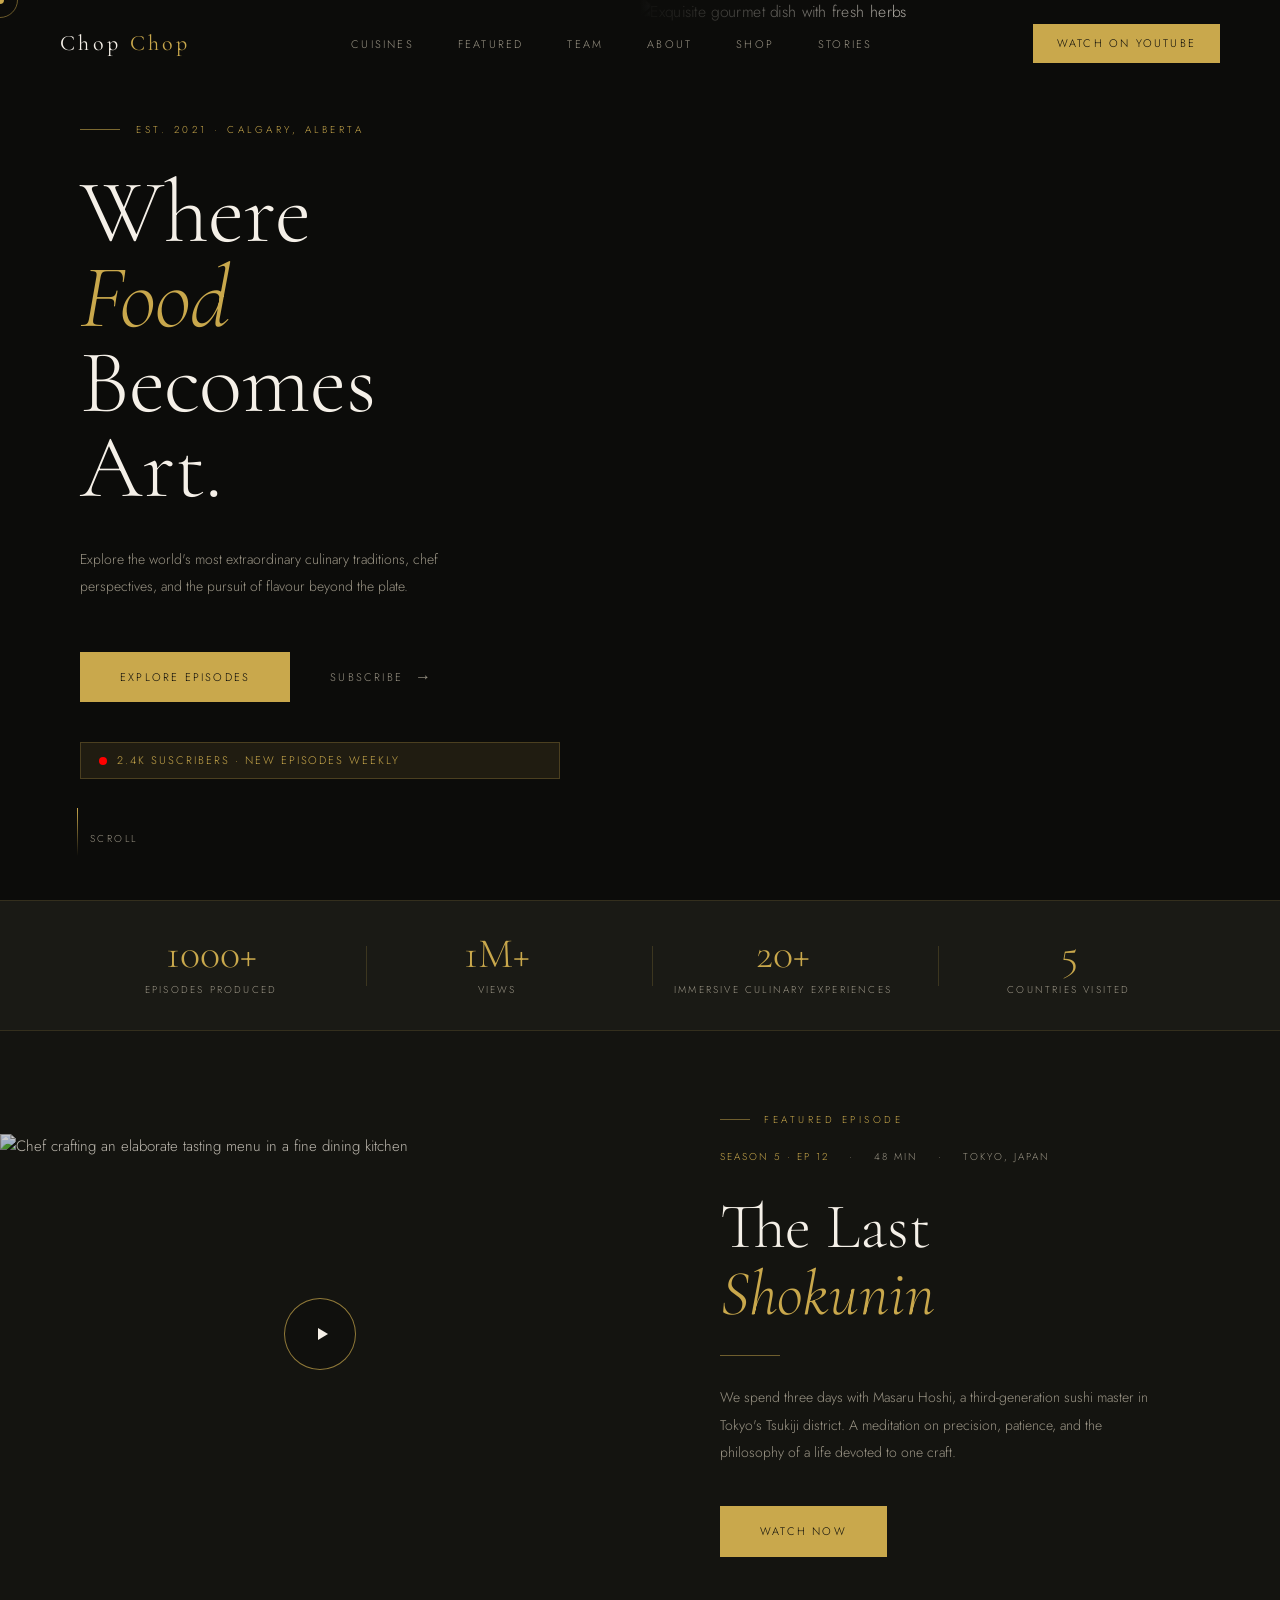
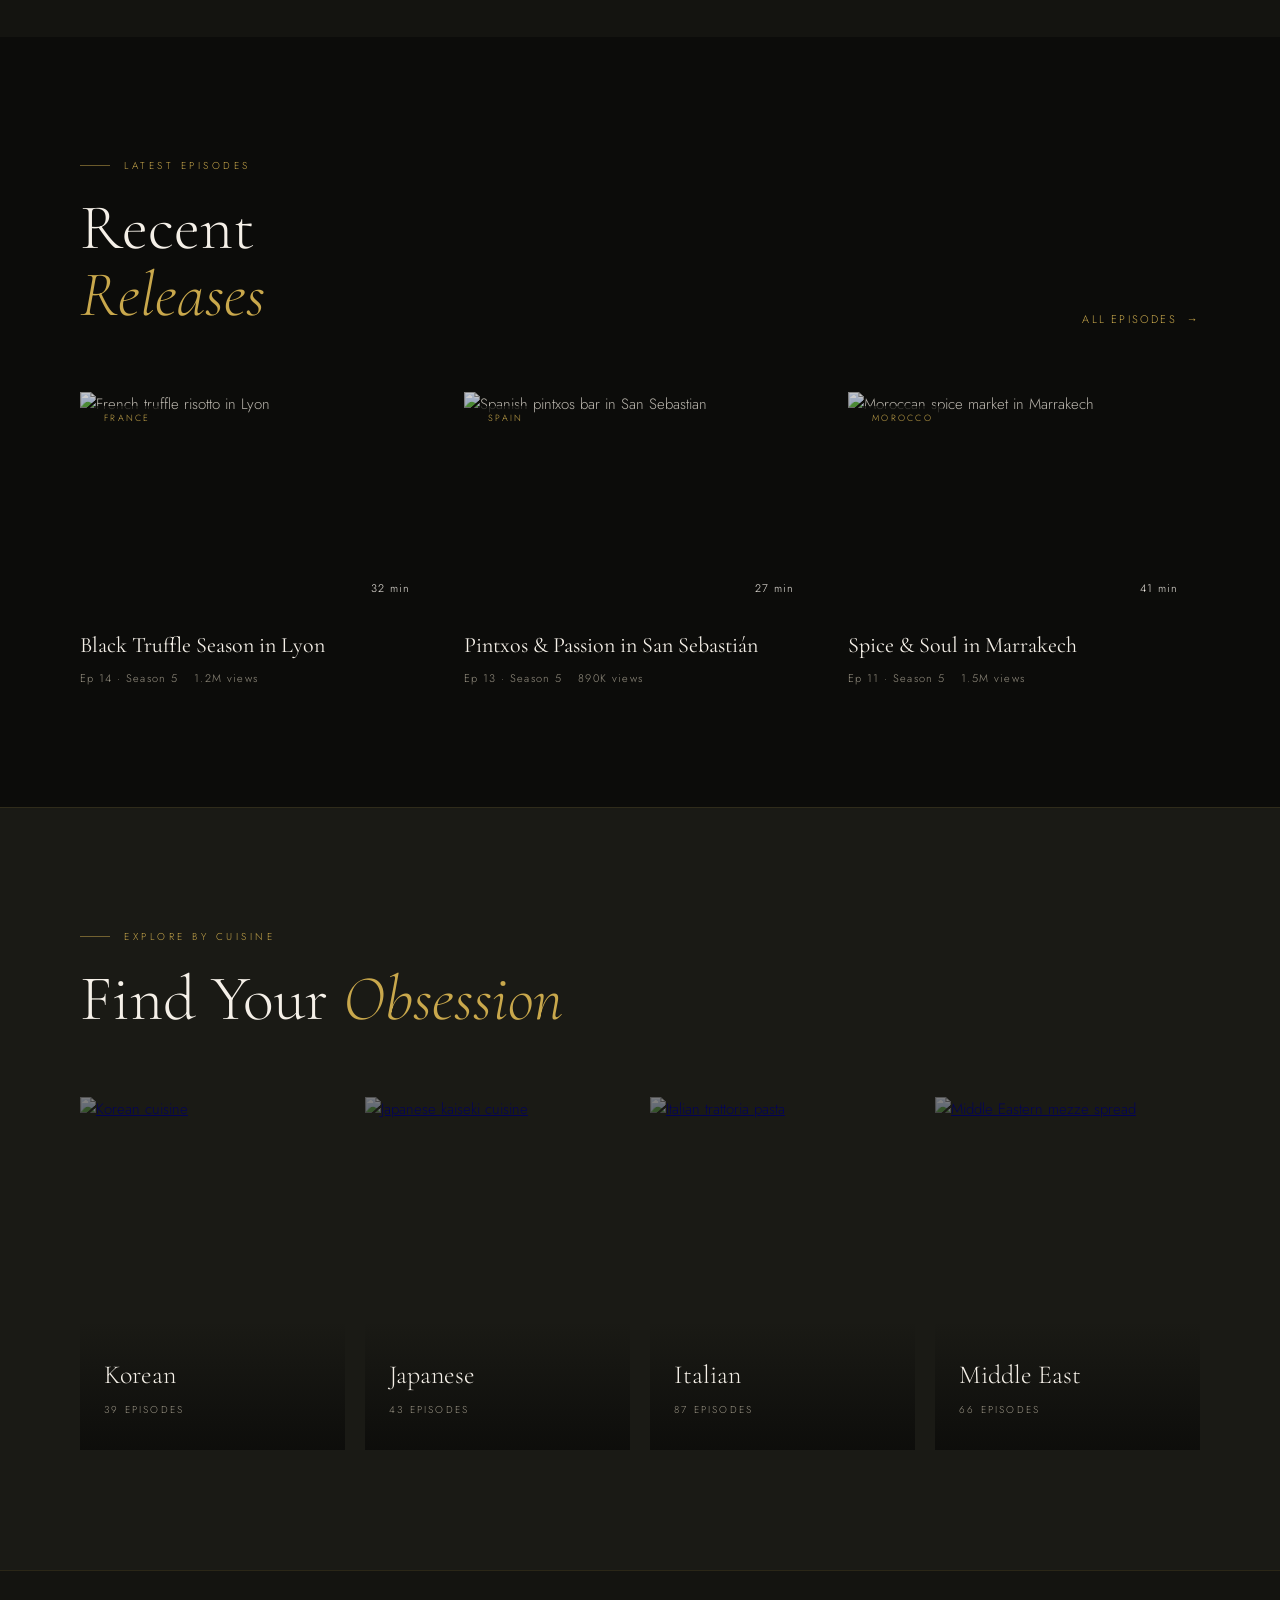
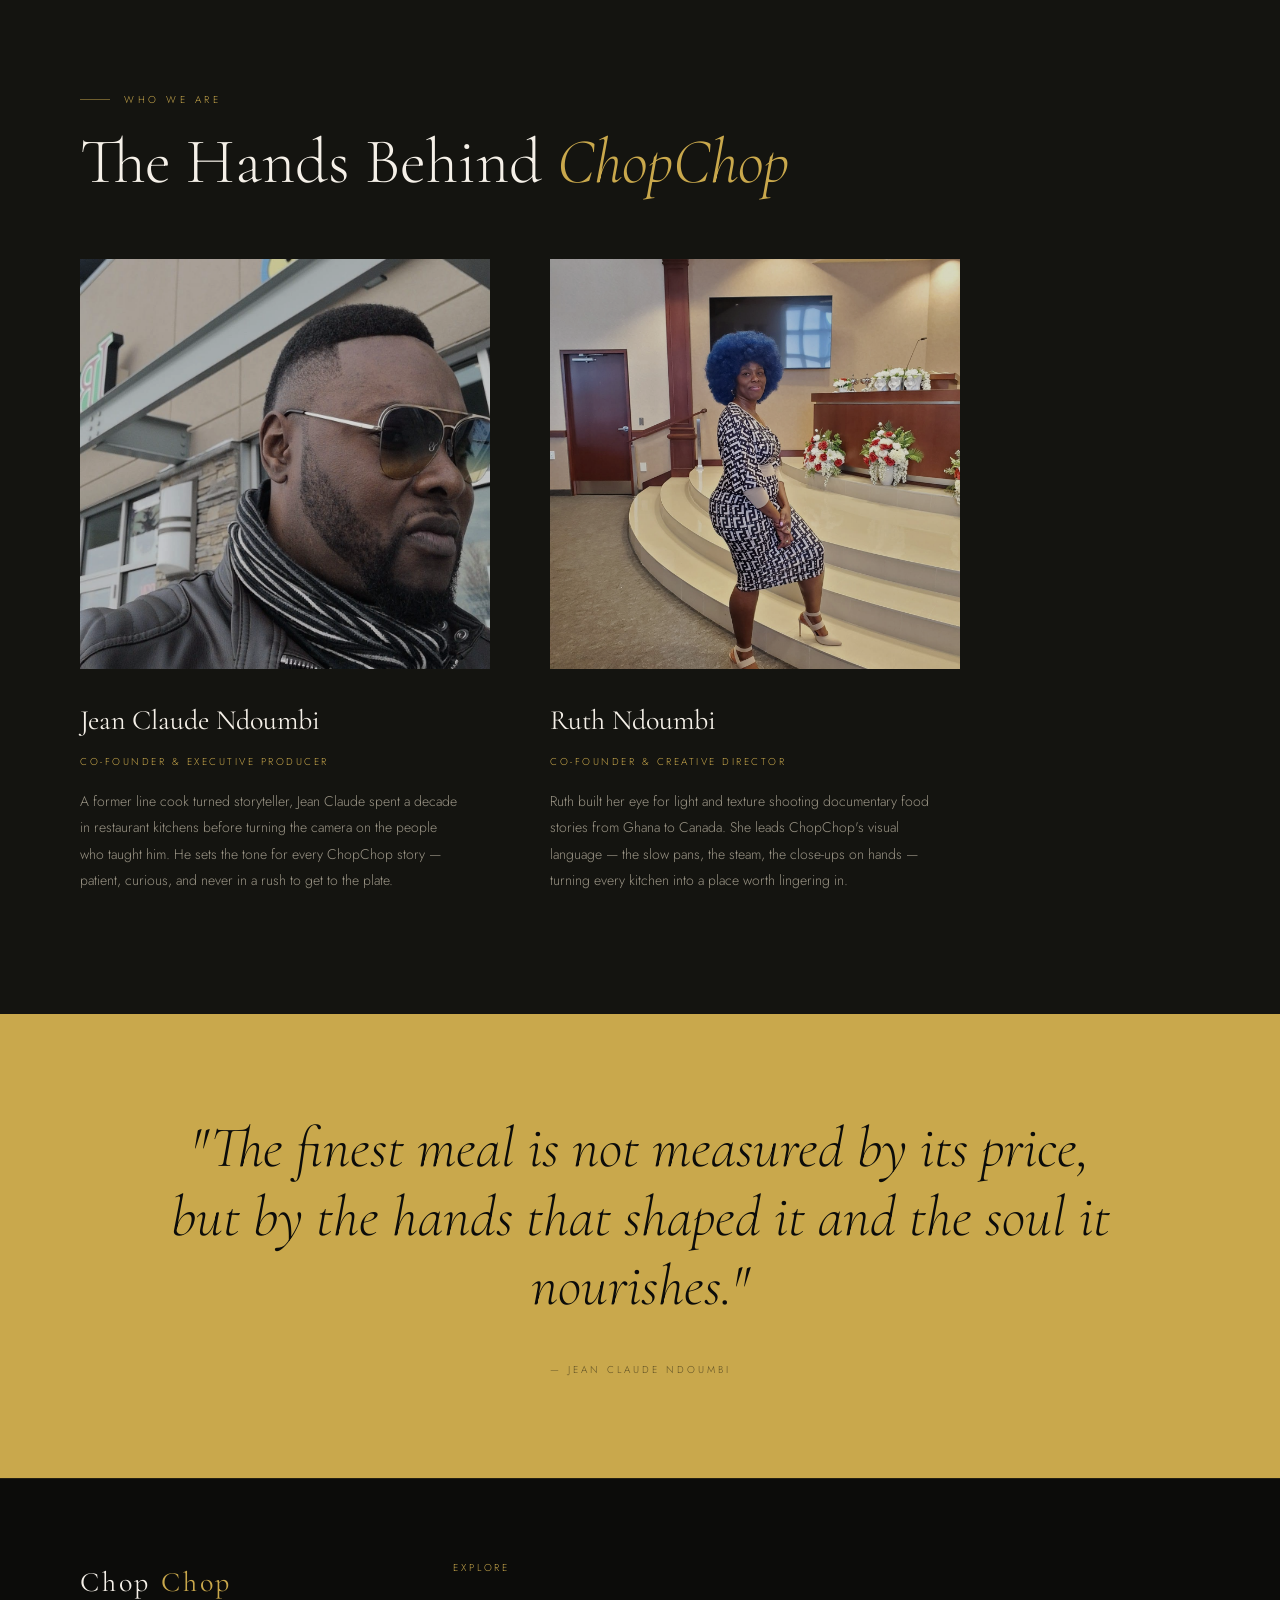
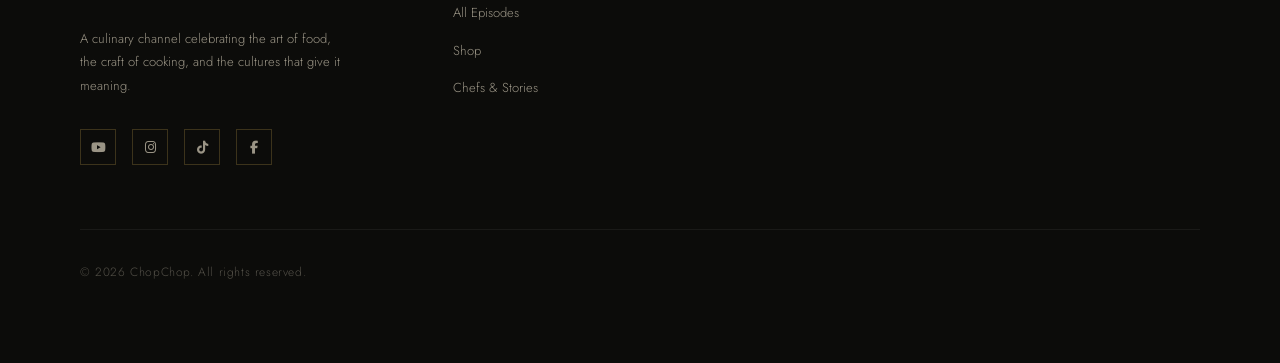
==== commit 424cca20: "section nav bugs" ====
--- a/index.html
+++ b/index.html
@@ -11,6 +11,7 @@
 <meta property="og:type" content="website">
 <meta name="twitter:card" content="summary_large_image">
 <title>Chop Chop — Culinary Excellence</title>
+<link rel="icon" type="image/jpeg" href="images/channels4_profile.jpg">
 <link rel="preconnect" href="https://fonts.googleapis.com">
 <link rel="preconnect" href="https://fonts.gstatic.com" crossorigin>
 <link href="https://fonts.googleapis.com/css2?family=Cormorant+Garamond:ital,wght@0,300;0,400;0,600;1,300;1,400&family=Jost:wght@200;300;400&display=swap" rel="stylesheet">
@@ -168,7 +169,7 @@
 <section class="categories-section" id="categories">
   <div class="reveal">
     <div class="section-eyebrow">Explore by Cuisine</div>
-    <h2 class="section-title">Find Your<br><em>Obsession</em></h2>
+    <h2 class="section-title">Find Your <em>Obsession</em></h2>
   </div>
   <div class="cat-grid">
     <!--<div class="cat-card reveal">
@@ -257,7 +258,7 @@
 <section class="founders-section" id="founders">
   <div class="reveal">
     <div class="section-eyebrow">Who We Are</div>
-    <h2 class="section-title">The Hands<br>Behind <em>ChopChop</em></h2>
+    <h2 class="section-title">The Hands Behind <em>ChopChop</em></h2>
   </div>
   <div class="founders-grid">
     <div class="founder-card reveal">
--- a/style.css
+++ b/style.css
@@ -22,7 +22,7 @@
     --sans: 'Jost', sans-serif;
   }
 
-  html { scroll-behavior: smooth; }
+  html { scroll-behavior: smooth;}
 
   body {
     background: var(--black);
@@ -336,7 +336,7 @@
   }
 
   /* SECTION COMMON */
-  section { padding: 120px 80px; }
+  section { padding: 120px 80px; scroll-margin-top: -50px;}
   .section-eyebrow {
     font-size: 10px;
     letter-spacing: 0.35em;
